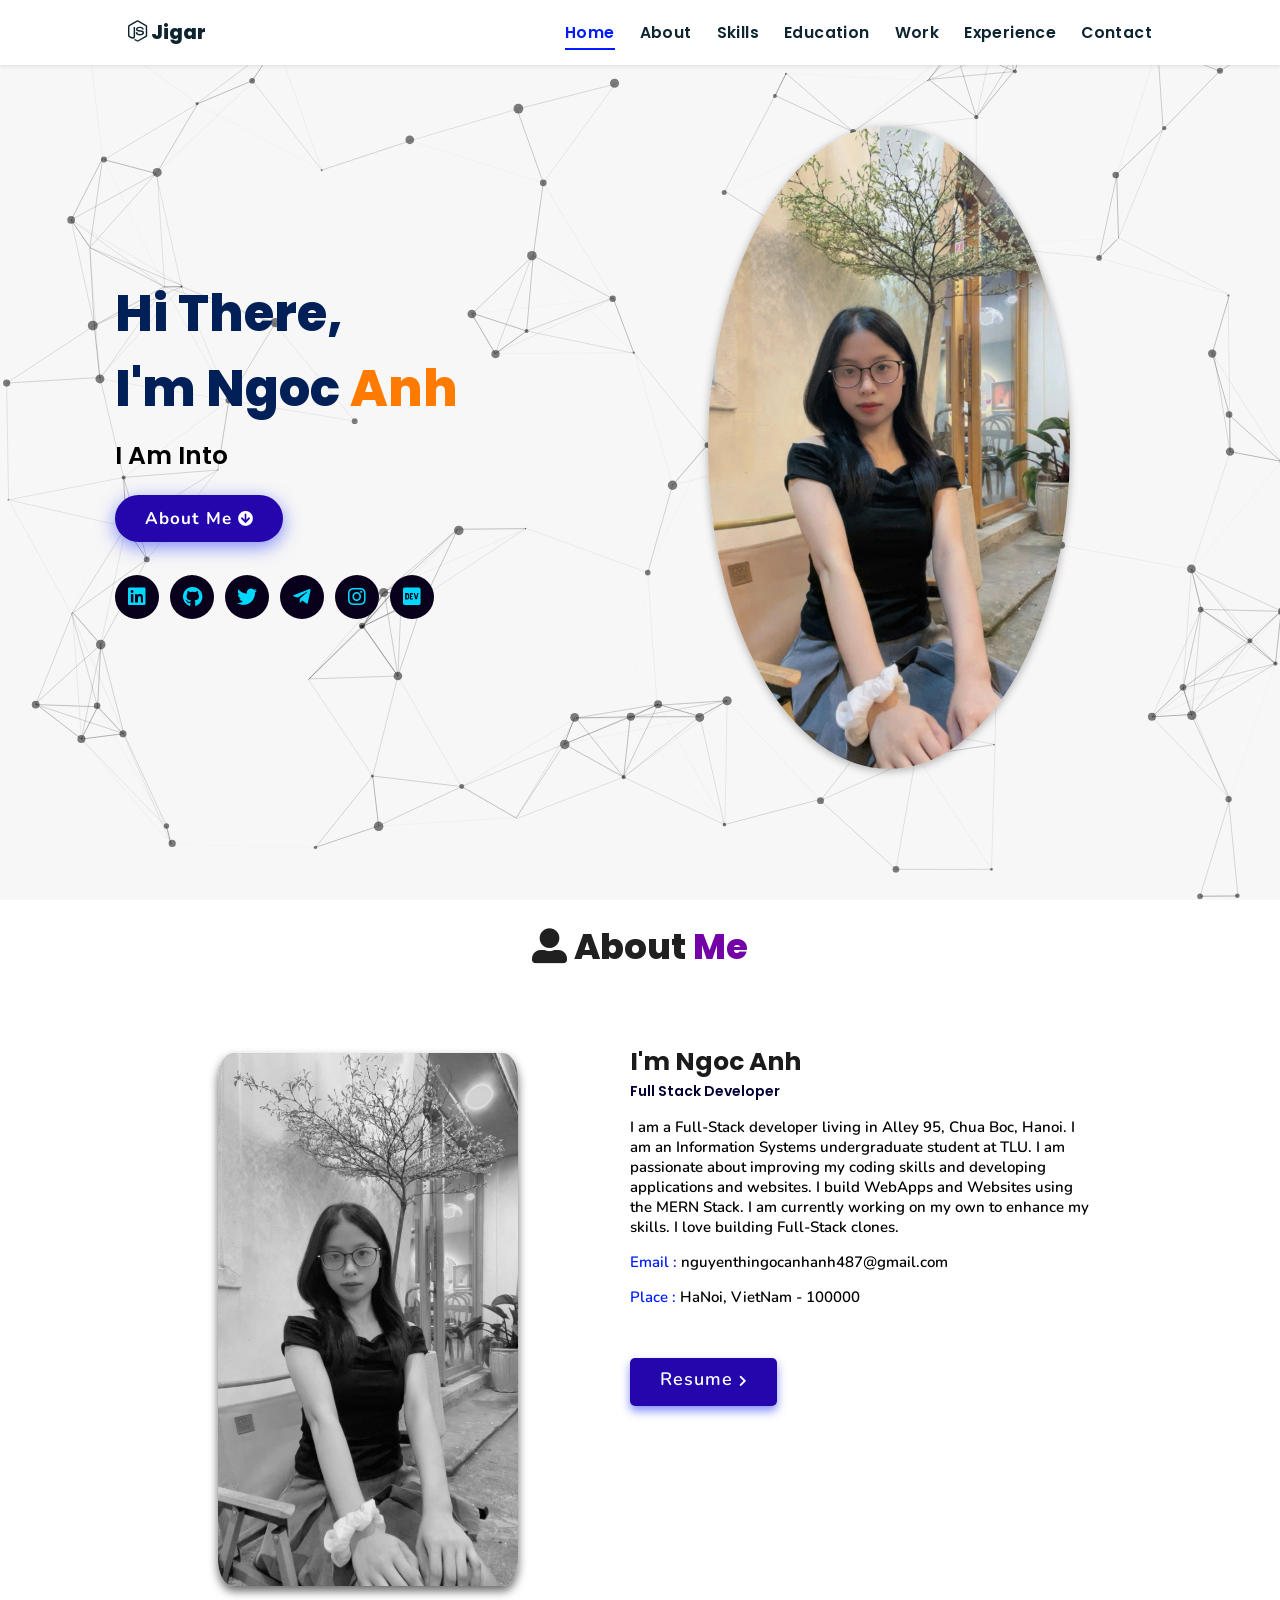
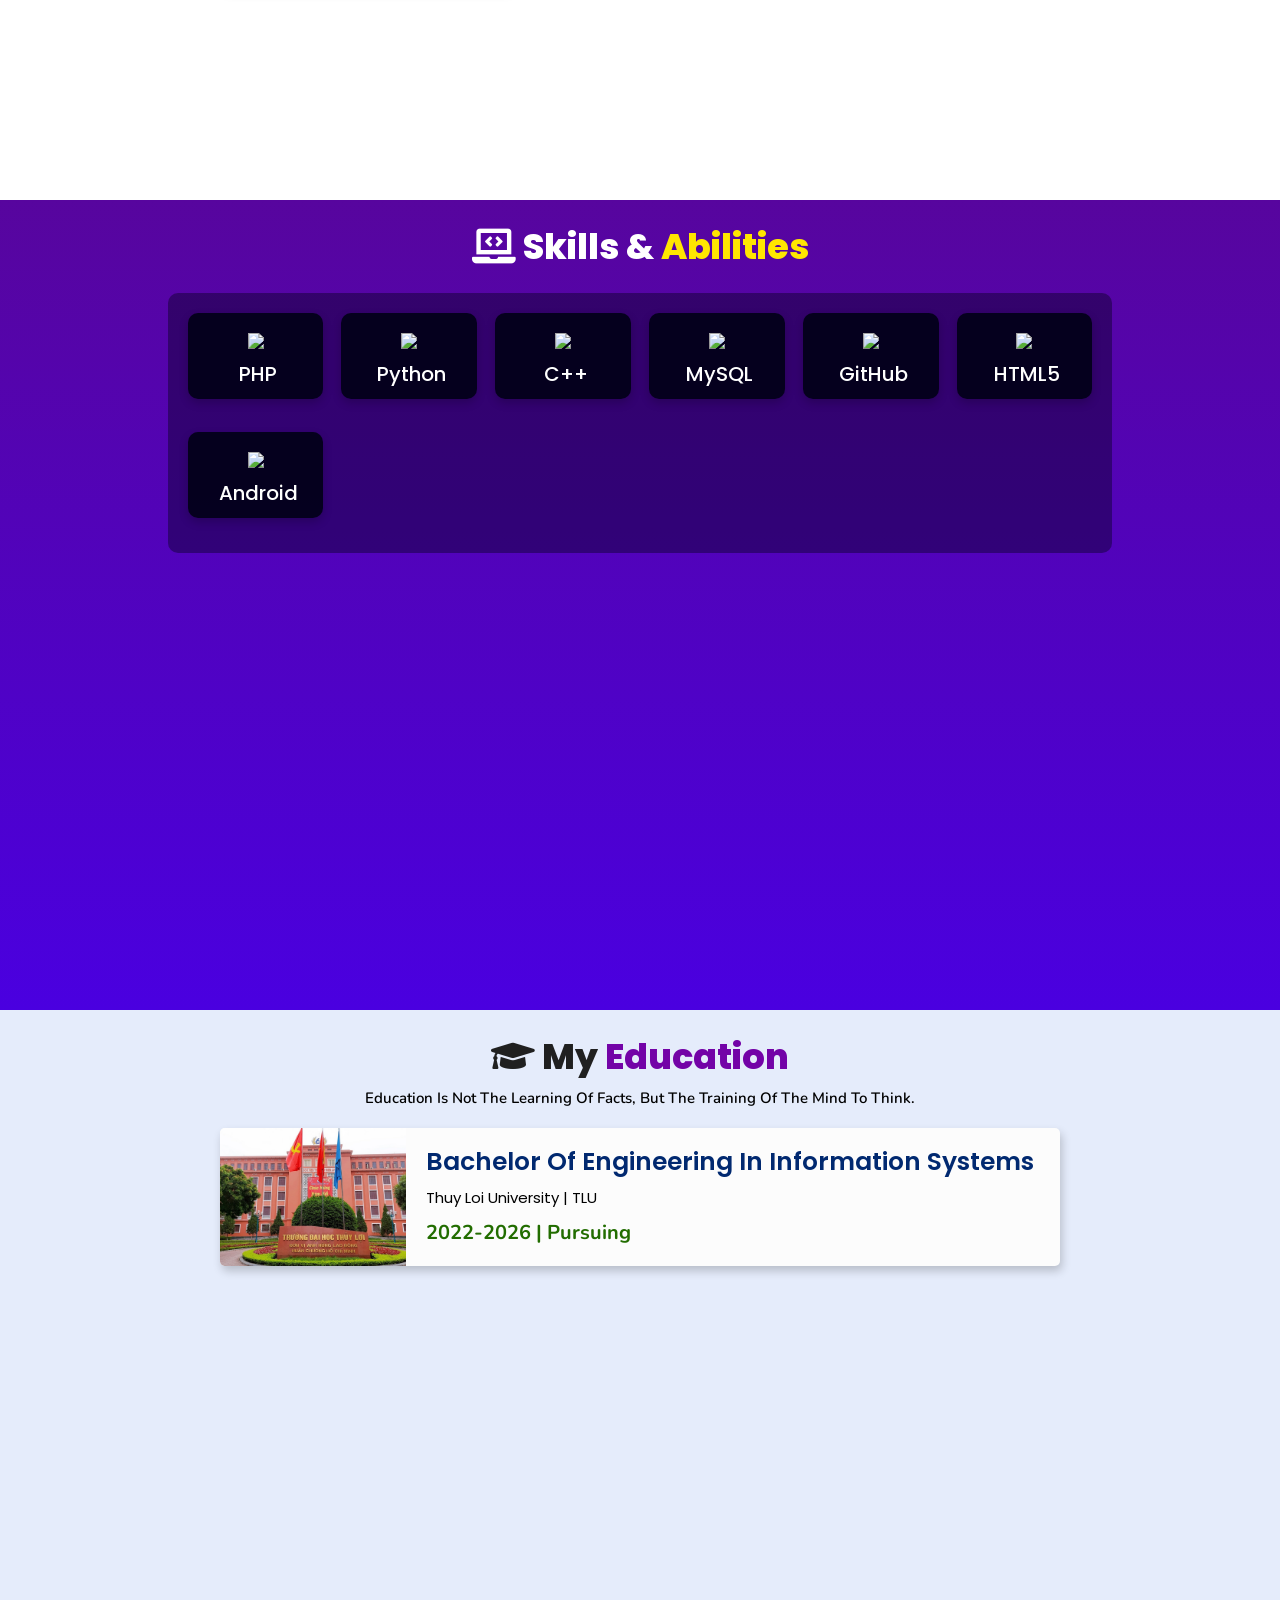
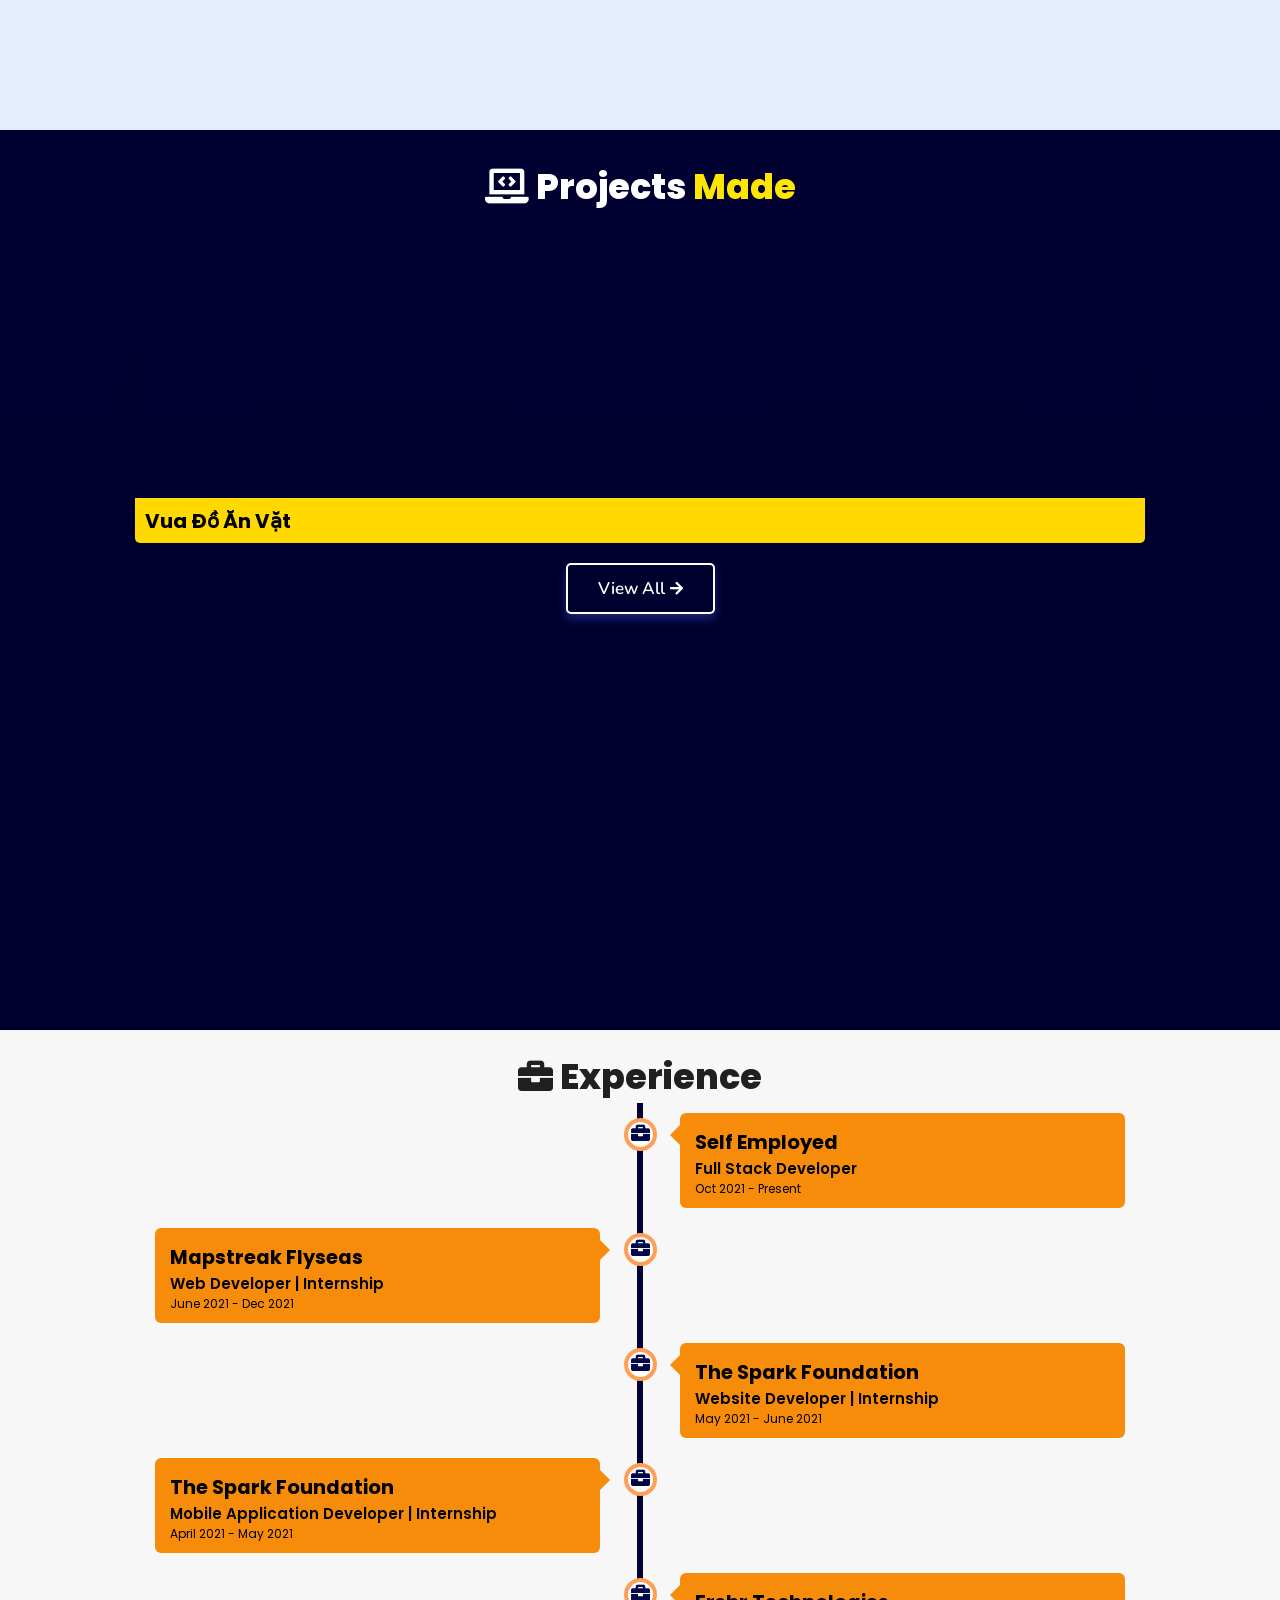
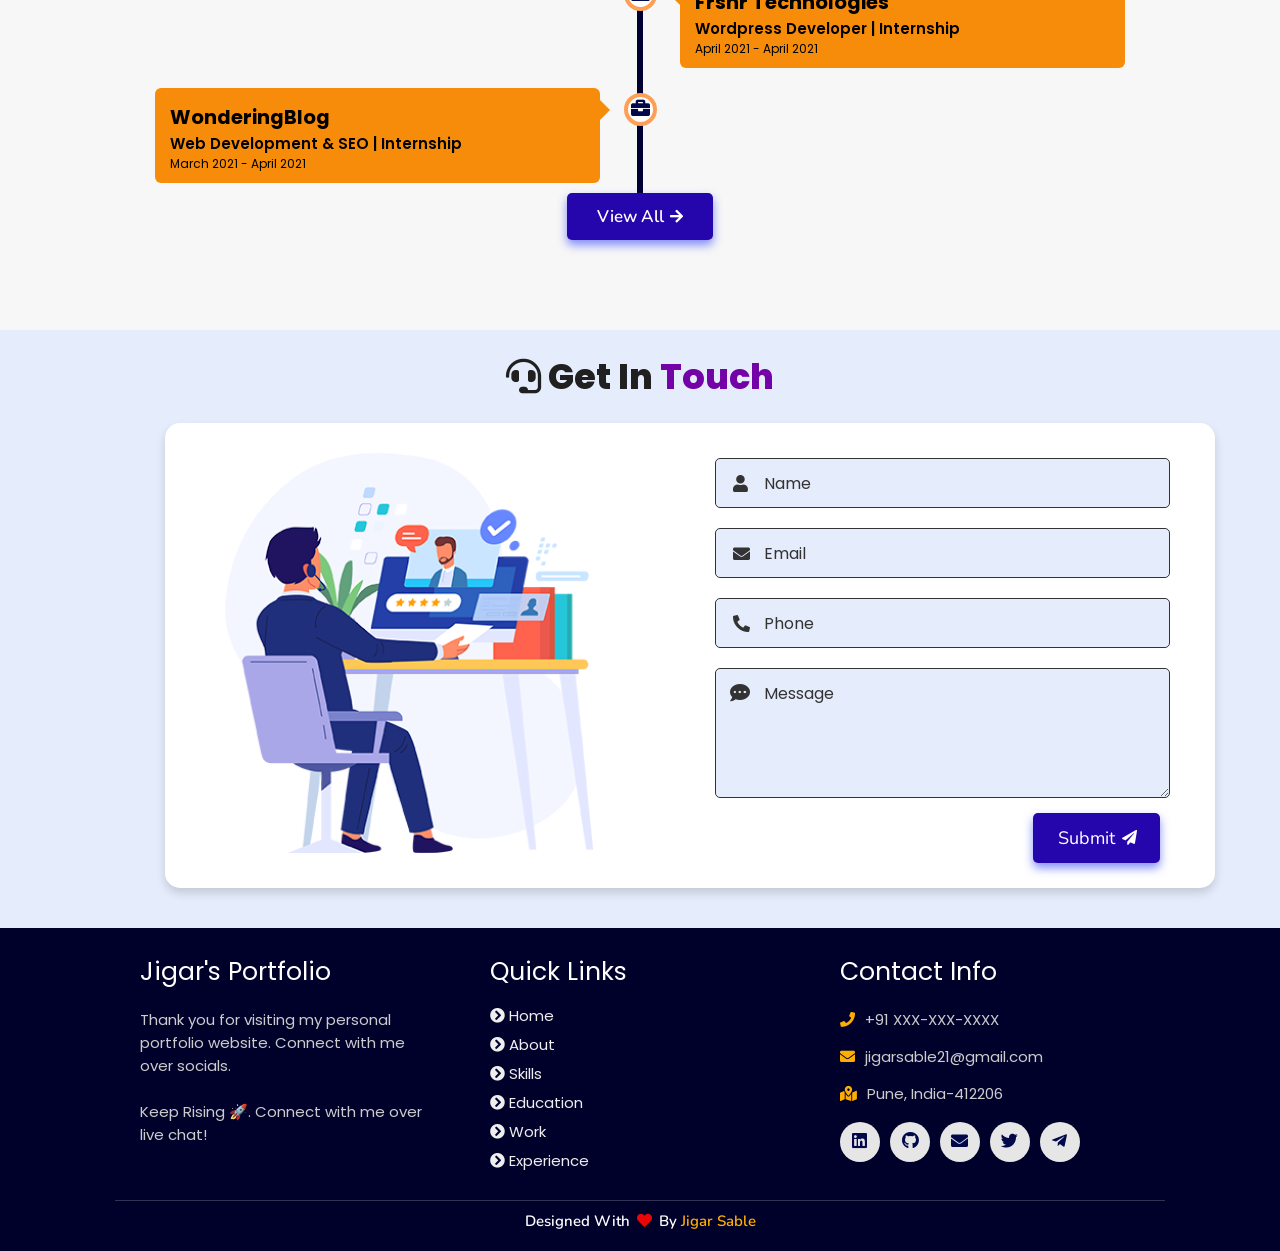
==== index.html @ df347d60 "Final Project: Personalize portfolio" ====
<!DOCTYPE html>
<html lang="en">
<head>
    <meta charset="UTF-8">
    <meta http-equiv="X-UA-Compatible" content="IE=edge">
    <meta name="viewport" content="width=device-width, initial-scale=1.0">
    <meta name="keywords" content="jigar sable, portfolio, jigar, full stack dev, personal portfolio lifecodes, portfolio design, portfolio website, personal portfolio" />
    <meta name="description" content="Welcome to Jigar's Portfolio. Full-Stack Web Developer and Android App Developer" />
    <!-- Custom CSS -->
    <link rel="stylesheet" href="./assets/css/style.css">
    <!-- Font Awesome -->
    <link rel="stylesheet" href="https://cdnjs.cloudflare.com/ajax/libs/font-awesome/5.15.3/css/all.min.css" integrity="sha512-iBBXm8fW90+nuLcSKlbmrPcLa0OT92xO1BIsZ+ywDWZCvqsWgccV3gFoRBv0z+8dLJgyAHIhR35VZc2oM/gI1w==" crossorigin="anonymous" referrerpolicy="no-referrer" />
    <!-- Favicon -->
    <link id='favicon' rel="shortcut icon" href="./assets/images/projects/cv.jpg" type="image/x-png">
    <title>Portfolio | Jigar Sable</title>
</head>
<body oncontextmenu="return false">

<!-- pre loader -->
<!-- <div class="loader-container">
  <img draggable="false" src="./assets/images/preloader.gif" alt="">
</div> -->

<!-- navbar starts -->
<header>
        <a href="/" class="logo"><i class="fab fa-node-js"></i> Jigar</a>

        <div id="menu" class="fas fa-bars"></div>
        <nav class="navbar">
            <ul>
            <li><a class="active" href="#home">Home</a></li>
            <li><a href="#about">About</a></li>
            <li><a href="#skills">Skills</a></li>
            <li><a href="#education">Education</a></li>
            <li><a href="#work">Work</a></li>
            <li><a href="#experience">Experience</a></li>
            <li><a href="#contact">Contact</a></li>
            </ul>
        </nav>
</header>
<!-- navbar ends -->


<!-- hero section starts -->
<section class="home" id="home">
    <div id="particles-js"></div>

    <div class="content">
    <h2>Hi There,<br/> I'm Ngoc  <span>Anh</span></h2>
    <p>i am into <span class="typing-text"></span></p>
    <a href="#about" class="btn"><span>About Me</span>
      <i class="fas fa-arrow-circle-down"></i>
    </a>
    <div class="socials">
        <ul class="social-icons">
          <li><a class="linkedin" aria-label="LinkedIn" href="https://www.linkedin.com/in/jigar-sable/" target="_blank"><i class="fab fa-linkedin"></i></a></li> 
          <li><a class="github" aria-label="GitHub" href="https://github.com/jigar-sable" target="_blank"><i class="fab fa-github"></i></a></li>
          <li><a class="twitter" aria-label="Twitter" href="https://twitter.com/jigar_sable" target="_blank"><i class="fab fa-twitter"></i></a></li>
          <li><a class="telegram" aria-label="Telegram" href="https://t.me/lifecode5" target="_blank"><i class="fab fa-telegram-plane"></i></a></li>
          <li><a class="instagram" aria-label="Instagram" href="https://www.instagram.com/jigarsable.dev"><i class="fab fa-instagram" target="_blank"></i></a></li>
          <li><a class="dev" aria-label="Dev" href="https://dev.to/jigarsable" target="_blank"><i class="fab fa-dev"></i></a></li>
        </ul>
      </div>
    </div>
<div class="image">
    <img draggable="false" class="tilt" src="./assets/images/projects/cv.jpg" alt="">
</div>
</section>
<!-- hero section ends -->


<!-- about section starts -->
<section class="about" id="about">
    <h2 class="heading"><i class="fas fa-user-alt"></i> About <span>Me</span></h2>
    
    <div class="row">

    <div class="image">
        <img draggable="false" class="tilt" src="./assets/images/projects/cv.jpg" alt="">
    </div>
    <div class="content">
        <h3>I'm Ngoc Anh </h3>
        <span class="tag">Full Stack Developer</span>
        
        <p>I am a Full-Stack developer living in Alley 95, Chua Boc, Hanoi.
          I am an Information Systems undergraduate student at TLU.
          I am passionate about improving my coding skills and developing applications and websites.
          I build WebApps and Websites using the MERN Stack.
          I am currently working on my own to enhance my skills.
          I love building Full-Stack clones. </p>
        
        <div class="box-container">
            <!-- <div class="box">
              <p><span> age: </span> 20</p>
              <p><span> phone : </span> +91 XXX-XXX-XXXX</p>
            </div> -->
            <div class="box">
              <p><span> email : </span> nguyenthingocanhanh487@gmail.com</p>
              <p><span> place : </span> HaNoi, VietNam - 100000</p>
            </div>
        </div>
        
        <div class="resumebtn">
            <a href="https://drive.google.com/file/d/1rZiXl562q7aVyk1kJ2nO85YBAq8ixTiw/view" target="_blank" class="btn"><span>Resume</span>
                <i class="fas fa-chevron-right"></i>
            </a>
        </div>

    </div>
    </div>
</section>
<!-- about section ends -->

<!-- skills section starts -->
<section class="skills" id="skills">

    <h2 class="heading"><i class="fas fa-laptop-code"></i> Skills & <span>Abilities</span></h2>

    <div class="container">
          <div class="row" id="skillsContainer">

             <div class="bar">
              <div class="info">
                <img src="https://img.icons8.com/offices/48/000000/php-logo.png"/>
                <span>PHP</span>
              </div>
            </div> 

            <div class="bar">
              <div class="info">
                <img src="https://img.icons8.com/color/48/000000/python--v1.png"/>
                <span>Python</span>
              </div>
              </div>

              <div class="bar">
              <div class="info">
                <img src="ttps://img.icons8.com/color/48/000000/c-plus-plus-logo.png"/>
                <span>C++</span>
              </div>
              </div>

              <div class="bar">
              <div class="info">
                <img src="https://img.icons8.com/color/48/000000/mysql-logo.png"/>
                <span>MySQL</span>
              </div>
              </div>

              <div class="bar">
              <div class="info">
                <img src="https://img.icons8.com/glyph-neue/48/ffffff/github.png"/>
                <span>GitHub</span>
              </div>
              </div>
              
              <div class="bar">
              <div class="info">
                <img src="https://img.icons8.com/color/48/000000/html-5--v1.png"/>
                <span>HTML5</span>
              </div>
              </div>

              <div class="bar">
              <div class="info">
                <img src="https://img.icons8.com/fluency/48/000000/android-os.png"/>
                <span>Android</span>
              </div>
              </div>
              

              
            </div> 

      </div>
</div>
</section>
<!-- skills section ends -->


<!-- education section starts -->
<section class="education" id="education">

  <h1 class="heading"><i class="fas fa-graduation-cap"></i> My <span>Education</span></h1>

    <p class="qoute">Education is not the learning of facts, but the training of the mind to think.</p>

    <div class="box-container">

    <div class="box">
        <div class="image">
        <img draggable="false" src="./assets/images/educat/dhtl.jpg" alt="">
        </div>
        <div class="content">
        <h3>Bachelor of Engineering in Information Systems</h3>
        <p>Thuy Loi University | TLU</p>
        <h4>2022-2026 | Pursuing</h4>
        </div>
    </div>

</div>
</section>
<!-- education section ends -->


<!-- work project section starts -->
<section class="work" id="work">

  <h2 class="heading"><i class="fas fa-laptop-code"></i> Projects <span>Made</span></h2>

  <div class="box-container">

    <div class="box tilt">
  <iframe 
    width="100%" 
    height="200" 
    src="https://www.youtube.com/embed/OhFeD8NkdO4" 
    title="Vua Đồ Ăn Vặt Demo"
    frameborder="0" 
    allow="accelerometer; autoplay; clipboard-write; encrypted-media; gyroscope; picture-in-picture" 
    allowfullscreen>
  </iframe>

  <div class="content">
    <div class="tag">
      <h3>Vua Đồ Ăn Vặt</h3>
    </div>
    <div class="desc">
      <p>Một website bán đồ ăn vặt được lưu trữ trên hệ thống đám mây. Giao diện hiện đại, cập nhật các món ăn vặt bắt trend.</p>
      <div class="btns">
        <a href="https://youtu.be/OhFeD8NkdO4" class="btn" target="_blank">
          <i class="fas fa-eye"></i> View
        </a>
        <a href="#" class="btn" target="_blank">
          Code <i class="fas fa-code"></i>
        </a>
      </div>
    </div>
  </div>
</div>


</div>

<div class="viewall">
  <a href="/projects" class="btn"><span>View All</span>
    <i class="fas fa-arrow-right"></i>
</a>
</div>

</section>
<!-- work project section ends -->

<!-- experience section starts -->
<section class="experience" id="experience">

  <h2 class="heading"><i class="fas fa-briefcase"></i> Experience </h2>

  <div class="timeline">

    <div class="container right">
      <div class="content">
        <div class="tag">
          <h2>Self Employed</h2>
        </div>
        <div class="desc">
            <h3>Full Stack Developer</h3>
            <p>Oct 2021 - present</p>
        </div>
      </div>
    </div>

    <div class="container left">
      <div class="content">
        <div class="tag">
          <h2>Mapstreak Flyseas</h2>
        </div>
        <div class="desc">
            <h3>Web Developer | Internship</h3>
            <p>June 2021 - Dec 2021</p>
        </div>
      </div>
    </div>

    <div class="container right">
      <div class="content">
        <div class="tag">
          <h2>The Spark Foundation</h2>
        </div>
        <div class="desc">
            <h3>Website Developer | Internship</h3>
            <p>May 2021 - June 2021</p>
        </div>
      </div>
    </div>

    <div class="container left">
      <div class="content">
        <div class="tag">
          <h2>The Spark Foundation</h2>
        </div>
        <div class="desc">
            <h3>Mobile Application Developer | Internship</h3>
            <p>April 2021 - May 2021</p>
        </div>
      </div>
    </div>

    <div class="container right">
      <div class="content">
        <div class="tag">
          <h2>Frshr Technologies</h2>
        </div>
        <div class="desc">
            <h3>Wordpress Developer | Internship</h3>
            <p>April 2021 - April 2021</p>
        </div>
      </div>
    </div>

    <div class="container left">
      <div class="content">
        <div class="tag">
          <h2>WonderingBlog</h2>
        </div>
        <div class="desc">
            <h3>Web Development & SEO | Internship</h3>
            <p>March 2021 - April 2021</p>
        </div>
      </div>
    </div>
  </div>

  <div class="morebtn">
    <a href="/experience" class="btn"><span>View All</span>
      <i class="fas fa-arrow-right"></i>
  </a>
  </div>

</div>

</section>
<!-- experience section ends -->

<!-- contact section starts -->
<section class="contact" id="contact">
  
  <h2 class="heading"><i class="fas fa-headset"></i> Get in <span>Touch</span></h2>

  <div class="container">
    <div class="content">
      <div class="image-box">
        <img draggable="false" src="./assets/images/contact1.png" alt="">
      </div>
    <form id="contact-form">
      
      <div class="form-group">
        <div class="field">
          <input type="text" name="name" placeholder="Name" required>
          <i class='fas fa-user'></i>
        </div>
        <div class="field">
          <input type="text" name="email" placeholder="Email" required>
          <i class='fas fa-envelope'></i>
        </div>
        <div class="field">
          <input type="text" name="phone" placeholder="Phone">
          <i class='fas fa-phone-alt'></i>
        </div>
        <div class="message">
        <textarea placeholder="Message" name="message" required></textarea>
        <i class="fas fa-comment-dots"></i>
        </div>
        </div>
      <div class="button-area">
        <button type="submit">
          Submit <i class="fa fa-paper-plane"></i></button>
      </div>
    </form>
  </div>
  </div>
</section>
<!-- contact section ends -->


<!-- footer section starts -->
<section class="footer">

  <div class="box-container">

      <div class="box">
          <h3>Jigar's Portfolio</h3>
          <p>Thank you for visiting my personal portfolio website. Connect with me over socials. <br/> <br/> Keep Rising 🚀. Connect with me over live chat!</p>
      </div>

      <div class="box">
          <h3>quick links</h3>
          <a href="#home"><i class="fas fa-chevron-circle-right"></i> home</a>
          <a href="#about"><i class="fas fa-chevron-circle-right"></i> about</a>
          <a href="#skills"><i class="fas fa-chevron-circle-right"></i> skills</a>
          <a href="#education"><i class="fas fa-chevron-circle-right"></i> education</a>
          <a href="#work"><i class="fas fa-chevron-circle-right"></i> work</a>
          <a href="#experience"><i class="fas fa-chevron-circle-right"></i> experience</a>
      </div>

      <div class="box">
          <h3>contact info</h3>
          <p> <i class="fas fa-phone"></i>+91 XXX-XXX-XXXX</p>
          <p> <i class="fas fa-envelope"></i>jigarsable21@gmail.com</p>
          <p> <i class="fas fa-map-marked-alt"></i>Pune, India-412206</p>
          <div class="share">

              <a href="https://www.linkedin.com/in/jigar-sable" class="fab fa-linkedin" aria-label="LinkedIn" target="_blank"></a>
              <a href="https://github.com/jigar-sable" class="fab fa-github" aria-label="GitHub" target="_blank"></a>
              <a href="mailto:jigarsable21@gmail.com" class="fas fa-envelope" aria-label="Mail" target="_blank"></a>
              <a href="https://twitter.com/jigar_sable" class="fab fa-twitter" aria-label="Twitter" target="_blank"></a>
              <a href="https://t.me/lifecode5" class="fab fa-telegram-plane" aria-label="Telegram" target="_blank"></a>
          </div>
      </div>
  </div>

  <h1 class="credit">Designed with <i class="fa fa-heart pulse"></i> by <a href="https://www.linkedin.com/in/jigar-sable"> jigar sable</a></h1>

</section>
<!-- footer section ends -->


<!-- scroll top btn -->
<a href="#home" aria-label="ScrollTop" class="fas fa-angle-up" id="scroll-top"></a>
<!-- scroll back to top -->


<!-- ==== ALL MAJOR JAVASCRIPT CDNS STARTS ==== -->
<!-- jquery cdn -->
<script src="https://cdnjs.cloudflare.com/ajax/libs/jquery/3.6.0/jquery.min.js" integrity="sha512-894YE6QWD5I59HgZOGReFYm4dnWc1Qt5NtvYSaNcOP+u1T9qYdvdihz0PPSiiqn/+/3e7Jo4EaG7TubfWGUrMQ==" crossorigin="anonymous" referrerpolicy="no-referrer"></script>

<!-- typed.js cdn -->
<script src="https://cdnjs.cloudflare.com/ajax/libs/typed.js/2.0.5/typed.min.js" integrity="sha512-1KbKusm/hAtkX5FScVR5G36wodIMnVd/aP04af06iyQTkD17szAMGNmxfNH+tEuFp3Og/P5G32L1qEC47CZbUQ==" crossorigin="anonymous" referrerpolicy="no-referrer"></script>

<!-- particle.js links -->
<script src="./assets/js/particles.min.js"></script>
<script src="./assets/js/app.js"></script>

<!-- vanilla tilt.js links -->
<script src="https://cdnjs.cloudflare.com/ajax/libs/vanilla-tilt/1.7.0/vanilla-tilt.min.js" integrity="sha512-SttpKhJqONuBVxbRcuH0wezjuX+BoFoli0yPsnrAADcHsQMW8rkR84ItFHGIkPvhnlRnE2FaifDOUw+EltbuHg==" crossorigin="anonymous" referrerpolicy="no-referrer"></script>

<!-- scroll reveal anim -->
<script src="https://unpkg.com/scrollreveal"></script>

<script
      type="text/javascript"
      src="https://cdn.jsdelivr.net/npm/emailjs-com@3/dist/email.min.js"
    ></script>

<!-- ==== ALL MAJOR JAVASCRIPT CDNS ENDS ==== -->

<script src="./assets/js/script.js"></script>

</body>
</html>
---- assets/css/style.css ----
@import url("https://fonts.googleapis.com/css2?family=Poppins:wght@400;600;700&display=swap");
@import url("https://fonts.googleapis.com/css2?family=Nunito:ital,wght@0,300;0,400;0,600;0,700;1,300;1,400&display=swap");

* {
  margin: 0;
  padding: 0;
  box-sizing: border-box;
  text-decoration: none;
  outline: none;
  border: none;
  text-transform: capitalize;
  transition: all 0.2s linear;
}
html {
  font-size: 62.5%;
  overflow-x: hidden;
  scroll-behavior: smooth;
}
body {
  background: #f7f7f7;
  font-family: "Poppins", sans-serif;
}

*::selection {
  background: #2b3dda;
  color: #fff;
}

html {
  font-size: 62.5%;
  overflow-x: hidden;
}
html::-webkit-scrollbar {
  width: 0.8rem;
}
html::-webkit-scrollbar-track {
  background: rgb(235, 202, 245);
}
html::-webkit-scrollbar-thumb {
  background: #420177;
}

/* pre loader start */
.loader-container {
  position: fixed;
  top: 0;
  left: 0;
  z-index: 10000;
  background: #e6eff1;
  display: flex;
  align-items: center;
  justify-content: center;
  height: 100%;
  width: 100%;
}
.loader-container.fade-out {
  top: -120%;
}
/* pre loader end */

/* navbar starts */
header {
  position: fixed;
  top: 0;
  left: 0;
  right: 0;
  z-index: 1000;
  display: flex;
  align-items: center;
  justify-content: space-between;
  padding: 1.7rem 10%;
  height: 6.5rem;
  background-color: #fff;
  box-shadow: 0 1px 4px rgba(146, 161, 176, 0.3);
}
section {
  min-height: 100vh;
  padding: 2rem 9%;
}
.heading {
  font-size: 3.5rem;
  color: rgb(32, 32, 32);
  font-weight: 800;
  text-align: center;
}
.heading span {
  color: rgb(115, 3, 167);
}
header .logo {
  font-size: 1.9rem;
  font-weight: 800;
  text-decoration: none;
  color: #0e2431;
}
header .logo i {
  font-size: 2.2rem;
}
header .logo:hover {
  color: #fc8c05;
}
header .navbar ul {
  list-style: none;
  display: flex;
  justify-content: center;
  align-items: center;
}
header .navbar li {
  margin-left: 2.5rem;
}
header .navbar ul li a {
  font-size: 1.57rem;
  color: #0e2431;
  font-weight: 600;
  text-decoration: none;
  letter-spacing: 0.04rem;
  transition: 0.2s;
}
header .navbar ul li a.active,
header .navbar ul li a:hover {
  color: #011aff;
  border-bottom: 0.2rem solid #011aff;
  padding: 0.5rem 0;
}
/* navbar ends */

/* hamburger icon starts*/
#menu {
  font-size: 3rem;
  cursor: pointer;
  color: rgb(24, 2, 63);
  display: none;
}
@media (max-width: 768px) {
  #menu {
    display: block;
  }
  header .navbar {
    position: fixed;
    top: 6.5rem;
    right: -120%;
    width: 75%;
    height: 100%;
    text-align: left;
    align-items: flex-start;
    background-color: #0e0f31;
  }
  header .navbar ul {
    flex-flow: column;
    padding: 1rem;
  }
  header .navbar ul li {
    text-align: center;
    width: 100%;
    margin: 1rem 0;
    border-radius: 0.5rem;
    width: 26rem;
  }
  header .navbar ul li a {
    display: block;
    padding: 1rem;
    text-align: left;
    color: #fff;
    font-size: 2rem;
  }
  header .navbar ul li a.active,
  header .navbar ul li a:hover {
    padding: 1rem;
    color: #fff;
    border-radius: 0.5rem;
    border-bottom: 0.5rem solid #011aff;
  }
  .fa-times {
    transform: rotate(180deg);
  }
  header .navbar.nav-toggle {
    right: 0;
  }
}
/* hamburger icon ends */

/* hero section starts*/
.home {
  position: relative;
  display: flex;
  flex-wrap: wrap;
  gap: 1.5rem;
  min-height: 100vh;
  align-items: center;
}
.home #particles-js {
  position: absolute;
  top: 0;
  left: 0;
  height: 100%;
  width: 100%;
}
.home::before {
  content: "";
  position: absolute;
  top: 0;
  left: 0;
  height: 100%;
  width: 100%;
}
.home .content {
  flex: 1 1 40rem;
  padding-top: 1rem;
  z-index: 1;
}
.home .image {
  flex: 1 1 40rem;
  z-index: 1;
}
.home .image img {
  width: 70%;
  margin-left: 6rem;
  border-radius: 50%;
  box-shadow: 0 2px 8px rgba(0, 0, 0, 0.3);
  cursor: pointer;
}
.home .image img:hover {
  box-shadow: 0 5px 15px rgba(0, 0, 0, 0.5);
}
.home .content h2 {
  font-size: 5rem;
  font-weight: 800;
  color: #002057;
}
.home .content h2 span {
  font-size: 5rem;
  font-weight: 800;
  color: #ff7b00;
}
.home .content p {
  font-size: 2.5rem;
  color: #000;
  font-weight: 600;
  padding: 1rem 0;
}
.home .content p span {
  font-size: 2.5rem;
  color: rgb(148, 8, 8);
  font-weight: 600;
  padding: 1rem 0;
}
.home .btn {
  margin-top: 1rem;
  position: absolute;
  line-height: 0;
  padding: 1.6rem 3rem;
  border-radius: 4em;
  transition: 0.5s;
  color: #fff;
  background: #2506ad;
  box-shadow: 0px 5px 18px rgba(48, 68, 247, 0.6);
  font-family: "Nunito", sans-serif;
}
.home .btn span {
  font-weight: 700;
  font-size: 1.7rem;
  letter-spacing: 0.1rem;
}
.home .btn i {
  margin-left: 0.3rem;
  font-size: 1.5rem;
  transition: 0.3s;
}
.home .btn:hover {
  background: #1a047e;
}
.home .btn:hover i {
  transform: translateX(5px);
}
/* social icons start */
.socials {
  position: relative;
  margin-top: 9rem;
}
.socials .social-icons {
  padding-left: 0;
  margin-bottom: 0;
  list-style: none;
}
.socials .social-icons li {
  display: inline-block;
  margin-bottom: 14px;
}
.social-icons a {
  font-size: 2rem;
  display: inline-block;
  line-height: 44px;
  color: #00d9ff;
  background-color: #09011b;
  width: 44px;
  height: 44px;
  text-align: center;
  margin-right: 8px;
  border-radius: 100%;
  -webkit-transition: all 0.2s linear;
  -o-transition: all 0.2s linear;
  transition: all 0.2s linear;
}
.social-icons a:active,
.social-icons a:focus,
.social-icons a:hover {
  color: #fff;
  background-color: #0685da;
}
.social-icons a.github:hover {
  background-color: #0e0e0e;
}
.social-icons a.twitter:hover {
  background-color: #00aced;
}
.social-icons a.linkedin:hover {
  background-color: #007bb6;
}
.social-icons a.dev:hover {
  background-color: #070707;
}
.social-icons a.instagram:hover {
  background-color: #ee00da;
}
/* social icons end */

/* hero media queries starts*/
@media (max-width: 450px) {
  .home .btn {
    margin: 4rem 0;
  }
  .socials {
    margin-top: 12rem;
  }
  .home .image img {
    margin-top: -12rem;
  }
  .home .content p {
    font-size: 2.2rem;
  }
  .home .content p span {
    font-size: 2.2rem;
  }
}
/* hero media queries ends*/
/* hero section end */

/* about section starts */
.about {
  background: rgb(255, 255, 255);
}
.about .row {
  display: flex;
  flex-direction: row;
  gap: 2rem;
  flex-wrap: wrap;
  padding: 4rem;
}
.about .row .image {
  text-align: center;
  flex: 1 1 35rem;
}
.about .row .image img {
  margin: 4rem;
  width: 30rem;
  height: auto;
  border-radius: 5%;
  box-shadow: 0 5px 10px rgba(0, 0, 0, 0.6);
  mix-blend-mode: luminosity;
  transition: 0.3s;
  cursor: pointer;
}
.about .row .image img:hover {
  mix-blend-mode: normal;
}
.about .row .content {
  flex: 1 1 45rem;
  padding: 3rem;
}
.about .row .content h3 {
  color: rgb(27, 27, 27);
  font-size: 2.5rem;
}
.about .row .content .tag {
  font-size: 1.4rem;
  color: #020133;
  font-weight: 600;
  margin-top: 1rem;
}
.about .row .content p {
  font-size: 1.5rem;
  margin-top: 1.5rem;
  font-family: "Nunito";
  font-weight: 600;
  text-transform: none;
}
.about .row .content .box-container {
  display: flex;
  flex-wrap: wrap;
  gap: 1.5rem;
  font-family: "Nunito";
  font-weight: 600;
}
.about .row .content .box-container .box p {
  text-transform: none;
}
.about .row .content .box-container .box p span {
  color: #011aff;
}
.resumebtn {
  margin-top: 6rem;
}
.resumebtn .btn {
  padding: 1.7rem 3rem;
  border-radius: 0.5em;
  transition: 0.3s;
  color: #fff;
  background: #2506ad;
  box-shadow: 0px 5px 10px rgba(48, 68, 247, 0.6);
  font-family: "Nunito", sans-serif;
}
.resumebtn .btn span {
  font-weight: 600;
  font-size: 1.8rem;
  letter-spacing: 0.1rem;
}
.resumebtn .btn i {
  margin-left: 0.3rem;
  font-size: 1.2rem;
  transition: 0.3s;
}
.resumebtn .btn:hover {
  background: #1a047e;
}
.resumebtn .btn:hover i {
  transform: translateX(5px);
}
/* about media queries starts*/
@media screen and (max-width: 600px) {
  .about .row .image {
    margin-top: 2rem;
  }
  .about .row .image img {
    margin: 0 auto;
    width: 80%;
    mix-blend-mode: normal;
  }
  .about .row {
    padding: 0.5rem;
    margin-bottom: 7rem;
  }
  .about .row .content {
    padding: 1rem;
  }
  .about .row .content .box-container {
    gap: 0;
  }
}
/* about media queries ends*/
/* about section ends */

/* skills section starts */
.skills {
  min-height: 90vh;
  background: linear-gradient(to bottom, #57059e, #4a00e0);
}
.skills h2 {
  color: #fff;
}
.skills .heading span {
  color: rgb(255, 230, 0);
}
.skills .container {
  background: rgba(0, 0, 22, 0.4);
  color: #fff;
  border-radius: 1rem;
  padding: 2rem;
  width: 90%;
  margin: auto;
  margin-top: 2rem;
}
.skills .container .row {
  display: grid;
  grid-template-columns: repeat(6, 1fr);
  flex-wrap: wrap;
  gap: 1.8rem;
}
.skills .container .bar {
  margin-bottom: 15px;
  padding: 10px;
  border-radius: 1rem;
  box-shadow: 0 4px 10px rgba(0, 0, 0, 0.2);
  background: rgba(0, 0, 22, 0.9);
  transition: 0.2s;
}
.skills .container .bar:hover {
  box-shadow: 0 8px 10px rgba(0, 2, 68, 0.8) !important;
  background-color: rgba(0, 0, 0, 0.9) !important;
}
.skills .container .bar .info {
  display: flex;
  flex-direction: column;
  align-items: center;
  gap: 1rem;
  margin-top: 1rem;
}
.skills .container .bar .info i {
  font-size: 4rem;
}
.skills .container .bar .info span {
  font-size: 2rem;
  font-weight: 500;
  font-family: "Poppins";
  margin-left: 0.5rem;
}
/* skills media queries starts*/
@media screen and (max-width: 600px) {
  .skills .container {
    padding: 0;
    margin: 0;
  }
  .skills .container .row {
    grid-template-columns: repeat(2, 1fr);
    margin: 1rem;
    padding: 2rem 0.2rem 2rem 0.2rem;
    gap: 1rem;
  }
  .skills .container {
    margin-top: 5px;
    width: 100%;
  }
}
/* skills media queries ends*/
/* skills section ends */

/* education section starts */
.education {
  background: #e5ecfb;
  min-height: 80vh;
}
.education .qoute {
  font-size: 1.5rem;
  text-align: center;
  font-family: "Nunito", sans-serif;
  font-weight: 600;
  margin-top: 0.5rem;
}
.education .box-container {
  display: flex;
  flex-wrap: wrap;
  justify-content: center;
  align-items: center;
  flex-direction: column;
}
.education .box-container .box {
  display: flex;
  flex-direction: row;
  width: 80%;
  border-radius: 0.5rem;
  box-shadow: 0.2rem 0.5rem 1rem rgba(0, 0, 0, 0.2);
  text-align: center;
  position: relative;
  margin-top: 2rem;
  overflow: hidden;
  transition: 0.3s;
  background: rgb(252, 252, 252);
}
.education .box-container .box:hover {
  transform: scale(1.03);
  box-shadow: 1rem 0.5rem 1.2rem rgba(0, 0, 0, 0.3);
}
.education .box-container .box .image {
  flex: 1 1 20rem;
  width: 100%;
}
.education .box-container .box img {
  object-fit: cover;
  position: relative;
  width: 100%;
  height: 100%;
}
.education .box-container .box .content {
  position: relative;
  display: flex;
  flex-direction: column;
  padding: 1rem;
  flex-wrap: wrap;
  flex: 1 1 70rem;
}
.education .box-container .box .content h3 {
  font-size: 2.5rem;
  color: #012970;
  padding: 0.5rem 0;
  font-weight: 600;
  text-align: left;
  margin-left: 1rem;
}
.education .box-container .box .content p {
  font-size: 1.5rem;
  margin-left: 1rem;
  text-align: left;
}
.education h4 {
  font-size: 2rem;
  color: rgb(34, 109, 0);
  text-align: left;
  margin: 1rem;
  font-family: "Nunito", sans-serif;
  font-weight: 700;
}

/* education media queries starts*/
@media screen and (max-width: 600px) {
  .education .box-container .box {
    flex-direction: column;
    width: 100%;
  }
  .education .box-container .box .image {
    width: 100%;
    height: 25rem;
  }
  .education .box-container .box img {
    width: 100%;
  }
  .education .box-container .box .content {
    position: relative;
    display: flex;
    flex-direction: column;
    padding: 1rem;
    flex-wrap: wrap;
    flex: 0;
  }
  .education .btns {
    margin-top: 2rem;
    margin-left: 1rem;
    margin-right: 1rem;
    flex-wrap: wrap;
  }
}
/* education media queries ends*/
/* education section ends */

/* work section starts */
.work {
  /* background: #010124; */
  background: linear-gradient(to bottom, #000031, #00002c);
}
.work h2 {
  color: #fff;
  padding: 1rem;
}
.work .heading span {
  color: rgb(255, 230, 0);
}
.work .box-container {
  display: flex;
  flex-wrap: wrap;
  gap: 1.5rem;
  margin: 2rem;
}
.work .box-container .box {
  flex: 1 1 30rem;
  border-radius: 0.5rem;
  box-shadow: 0 0.5rem 1rem rgba(0, 0, 0, 0.1);
  position: relative;
  overflow: hidden;
  height: 30rem;
}
.work .box-container .box img {
  height: 100%;
  width: 100%;
  object-fit: cover;
}
.work .box-container .box .content {
  height: 100%;
  width: 100%;
  position: absolute;
  top: 85%;
  left: 0;
  background: rgba(255, 255, 255, 0.9);
  display: flex;
  flex-direction: column;
}
.work .box-container .box .content .tag {
  display: flex;
  flex-direction: row;
  justify-content: space-between;
  align-items: center;
  height: 4.5rem;
  width: 100%;
  padding-left: 1rem;
  background: #ffd900;
}
.work .box-container .box .content .tag h3 {
  font-size: 2rem;
}
.work .box-container .box:hover .content {
  top: 25%;
}
.work .desc {
  margin: 2rem;
  display: flex;
  flex-direction: column;
  justify-content: center;
}
.work .desc p {
  font-size: 1.5rem;
}
.work .desc .btns {
  display: flex;
  justify-content: space-between;
  width: 100%;
  margin-top: 2rem;
}
.work .desc .btns .btn {
  line-height: 0;
  display: inline;
  padding: 1.5rem 2.5rem;
  border-radius: 0.5rem;
  font-size: 1.5rem;
  color: #fff;
  background: rgb(12, 12, 12);
  margin-right: 2rem;
}
.work .desc .btns .btn:hover {
  background: #310ae0f5;
}
.work .viewall {
  display: flex;
  justify-content: center;
}
.work .viewall .btn {
  position: relative;
  line-height: 0;
  padding: 1.6rem 3rem;
  border-radius: 0.5em;
  transition: 0.5s;
  color: rgb(255, 255, 255);
  font-weight: 700;
  border: 2px solid #fff;
  box-shadow: 0px 5px 10px rgba(65, 84, 241, 0.4);
  text-align: center;
}
.work .viewall .btn span {
  font-weight: 600;
  font-size: 1.7rem;
  font-family: "Nunito", sans-serif;
}
.work .viewall .btn i {
  margin-left: 0.3rem;
  font-size: 1.5rem;
  transition: 0.3s;
}
.work .viewall .btn:hover {
  background: #fff;
  color: #000;
}
.work .viewall .btn:hover i {
  transform: translateX(5px);
}
/* work section ends */

/* experience section starts */
.experience .timeline {
  position: relative;
  max-width: 1200px;
  margin: 0 auto;
}
.experience .timeline::after {
  content: "";
  position: absolute;
  width: 6px;
  background: #020133;
  top: 0;
  bottom: 0;
  left: 50%;
  margin-left: -3px;
  z-index: -2;
}
.experience .container {
  padding: 10px 40px;
  position: relative;
  background-color: inherit;
  width: 50%;
}
/*circles on timeline*/
.experience .container::after {
  content: "\f0b1";
  position: absolute;
  width: 25px;
  height: 25px;
  right: -17px;
  background-color: rgb(255, 255, 255);
  border: 4px solid #ff9f55;
  top: 15px;
  border-radius: 50%;
  z-index: 100;
  font-size: 1.89rem;
  text-align: center;
  font-weight: 600;
  color: #02094b;
  font-family: "Font Awesome\ 5 Free";
}
.experience .left {
  left: 0;
}
.experience .right {
  left: 50%;
}
/* arrows pointing right */
.experience .left::before {
  content: " ";
  height: 0;
  position: absolute;
  top: 22px;
  width: 0;
  z-index: 1;
  right: 30px;
  border: medium solid #f68c09;
  border-width: 10px 0 10px 10px;
  border-color: transparent transparent transparent #f68c09;
}
/* arrows pointing left  */
.experience .right::before {
  content: " ";
  height: 0;
  position: absolute;
  top: 22px;
  width: 0;
  z-index: 1;
  left: 30px;
  border: medium solid #f68c09;
  border-width: 10px 10px 10px 0;
  border-color: transparent #f68c09 transparent transparent;
}
.experience .right::after {
  left: -16px;
}
.experience .content {
  background-color: #f68c09;
  position: relative;
  border-radius: 6px;
}
.experience .content .tag {
  font-size: 1.3rem;
  padding-top: 1.5rem;
  padding-left: 1.5rem;
}
.experience .content .desc {
  margin-left: 1.5rem;
  padding-bottom: 1rem;
}
.experience .content .desc h3 {
  font-size: 1.5rem;
  font-weight: 600;
}
.experience .content .desc p {
  font-size: 1.2rem;
}
/* view all button */
.morebtn {
  display: flex;
  justify-content: center;
}
.morebtn .btn {
  position: relative;
  line-height: 0;
  padding: 1.6rem 3rem;
  border-radius: 0.5em;
  transition: 0.5s;
  color: #fff;
  background: #2506ad;
  box-shadow: 0px 5px 10px rgba(48, 68, 247, 0.6);
  text-align: center;
}
.morebtn .btn span {
  font-weight: 600;
  font-size: 1.7rem;
  font-family: "Nunito", sans-serif;
}
.morebtn .btn i {
  margin-left: 0.3rem;
  font-size: 1.5rem;
  transition: 0.3s;
}
.morebtn .btn:hover {
  background: #1a047e;
}
.morebtn .btn:hover i {
  transform: translateX(5px);
}

/* Media queries - Responsive timeline on screens less than 600px wide */
@media screen and (max-width: 600px) {
  .experience {
    min-height: 80vh;
  }
  .experience .timeline {
    margin-top: 2rem;
  }
  .experience .timeline::after {
    left: 31px;
  }
  .experience .container {
    width: 100%;
    padding-left: 8rem;
    padding-right: 2rem;
  }
  .experience .container::after {
    font-size: 2.2rem;
  }
  .experience .container::before {
    left: 61px;
    border: medium solid #f68c09;
    border-width: 10px 10px 10px 0;
    border-color: transparent #f68c09 transparent transparent;
  }
  .experience .left::after {
    left: 15px;
  }
  .experience .right::after {
    left: 15px;
  }
  .experience .right {
    left: 0%;
  }
  .morebtn {
    margin-top: 3rem;
  }
}
/* experience media queries ends */
/* experience section ends */

/* contact section starts */
.contact {
  background: #e5ecfb;
  min-height: 60vh;
}
.contact .container {
  max-width: 1050px;
  width: 100%;
  background: #fff;
  border-radius: 1.5rem;
  margin: 2rem 5rem;
  box-shadow: 0 5px 10px rgba(0, 0, 0, 0.15);
}
.contact .container .content {
  display: flex;
  align-items: center;
  justify-content: space-between;
  padding: 2.5rem 2rem;
}
.contact .content .image-box {
  max-width: 60%;
  margin-left: 4rem;
}
.contact .content .image-box img {
  width: 100%;
  height: 40rem;
  position: relative;
}
.contact .content form {
  width: 45%;
  margin-right: 3.5rem;
}
form .form-group {
  display: flex;
  flex-direction: column;
  justify-content: center;
}
.form-group .field {
  height: 50px;
  display: flex;
  position: relative;
  margin: 1rem;
  width: 100%;
}
form i {
  position: absolute;
  top: 50%;
  left: 18px;
  color: rgb(51, 51, 51);
  font-size: 17px;
  pointer-events: none;
  transform: translateY(-50%);
}
form .field input,
form .message textarea {
  width: 100%;
  height: 100%;
  outline: none;
  padding: 0 16px 0 48px;
  font-size: 16px;
  font-family: "Poppins", sans-serif;
  border-radius: 5px;
  border: 1px solid rgb(51, 51, 51);
  background: #e5ecfb;
}
.field input::placeholder,
.message textarea::placeholder {
  color: rgb(51, 51, 51);
}
.field input:focus,
.message textarea:focus {
  padding-left: 47px;
  border: 2px solid rgb(115, 3, 167);
}
.field input:focus ~ i,
.message textarea:focus ~ i {
  color: rgb(115, 3, 167);
}
form .message {
  position: relative;
  margin: 1rem;
  width: 100%;
}
form .message i {
  top: 25px;
  font-size: 20px;
  left: 15px;
}
form .message textarea {
  min-height: 130px;
  max-height: 230px;
  max-width: 100%;
  min-width: 100%;
  padding: 12px 20px 0 48px;
}
form .message textarea::-webkit-scrollbar {
  width: 0px;
}
form .button-area {
  display: flex;
  float: right;
  flex-direction: row-reverse;
}
.button-area button {
  color: #fff;
  border: none;
  outline: none;
  font-size: 1.8rem;
  cursor: pointer;
  border-radius: 5px;
  padding: 13px 25px;
  background: #2506ad;
  box-shadow: 0px 5px 10px rgba(48, 68, 247, 0.6);
  transition: 0.3s ease;
  font-family: "Nunito", sans-serif;
}
.button-area button:hover {
  background: #421cecf5;
}
.button-area span {
  font-size: 17px;
  padding: 1rem;
  display: none;
}
.button-area button i {
  position: relative;
  top: 6px;
  left: 2px;
  font-size: 1.5rem;
  transition: 0.3s;
  color: #fff;
}
.button-area button:hover i {
  left: 8px;
}
/* contact section media queries starts */
@media (max-width: 900px) {
  .contact {
    min-height: 70vh;
  }
  .contact .container {
    margin: 3rem 0 2rem 0;
  }
  .contact .container .content {
    padding: 18px 12px;
  }
  .contact .content .image-box {
    display: none;
  }
  .contact .content form {
    width: 100%;
    margin-right: 2rem;
  }
}
/* contact section media queries ends */
/* contact section ends */

/* footer section starts */
.footer {
  min-height: auto;
  padding-top: 0;
  background: rgb(0, 1, 43);
}
.footer .box-container {
  display: flex;
  justify-content: center;
  flex-wrap: wrap;
}
.footer .box-container .box {
  flex: 1 1 25rem;
  margin: 2.5rem;
}
.footer .box-container .box h3 {
  font-size: 2.5rem;
  color: #fff;
  padding-bottom: 1rem;
  font-weight: normal;
}
.footer .box-container .box p {
  font-size: 1.5rem;
  color: #ccc;
  padding: 0.7rem 0;
  text-transform: none;
}
.footer .box-container .box p i {
  padding-right: 1rem;
  color: #ffae00;
}
.footer .box-container .box a {
  font-size: 1.5rem;
  color: rgb(238, 238, 238);
  padding: 0.3rem 0;
  display: block;
}
.footer .box-container .box a:hover {
  color: #ffae00;
}
.footer .box-container .box .share {
  display: flex;
  flex-wrap: wrap;
  padding: 1rem 0;
}
.footer .box-container .box .share a {
  height: 4rem;
  width: 4rem;
  padding: 1rem;
  text-align: center;
  border-radius: 5rem;
  font-size: 1.7rem;
  margin-right: 1rem;
  transition: 0.2s;
  background: rgb(230, 230, 230);
  color: #02094b;
  border: none;
}
.footer .box-container .box .share a:hover {
  background: transparent;
  transform: scale(0.98);
  border: 0.1rem solid rgb(180, 178, 178);
  color: #ffae00;
}
.footer .credit {
  padding: 1rem 0 0 0;
  text-align: center;
  font-size: 1.5rem;
  font-family: "Nunito", sans-serif;
  font-weight: 600;
  color: #fff;
  border-top: 0.1rem solid #fff3;
}
.footer .credit a {
  color: #ffae00;
}
.footer .fa {
  color: #e90606;
  margin: 0 0.3rem;
  font-size: 1.5rem;
  animation: pound 0.35s infinite alternate;
}
@-webkit-keyframes pound {
  to {
    transform: scale(1.1);
  }
}
@keyframes pound {
  to {
    transform: scale(1.1);
  }
}
@media (max-width: 450px) {
  .footer .box-container .box {
    margin: 1.5rem;
  }
  .footer .box-container .box p {
    padding: 0.7rem;
  }
  .footer .box-container .box .share a {
    padding: 1.2rem;
  }
}
/* footer section ends */

/* common media queries starts*/
@media (max-width: 450px) {
  html {
    font-size: 55%;
  }
  body {
    padding-right: 0;
  }
  section {
    padding: 2rem;
  }
}
/* common media queries ends*/

/* scroll top starts */
#scroll-top {
  position: fixed;
  top: -140%;
  right: 2rem;
  padding: 1rem 1.5rem;
  font-size: 2rem;
  background: #ffae00;
  color: rgb(13, 0, 44);
  border-radius: 50%;
  transition: 1s linear;
  z-index: 1000;
}
#scroll-top.active {
  top: calc(100% - 12rem);
}
/* scroll top ends */
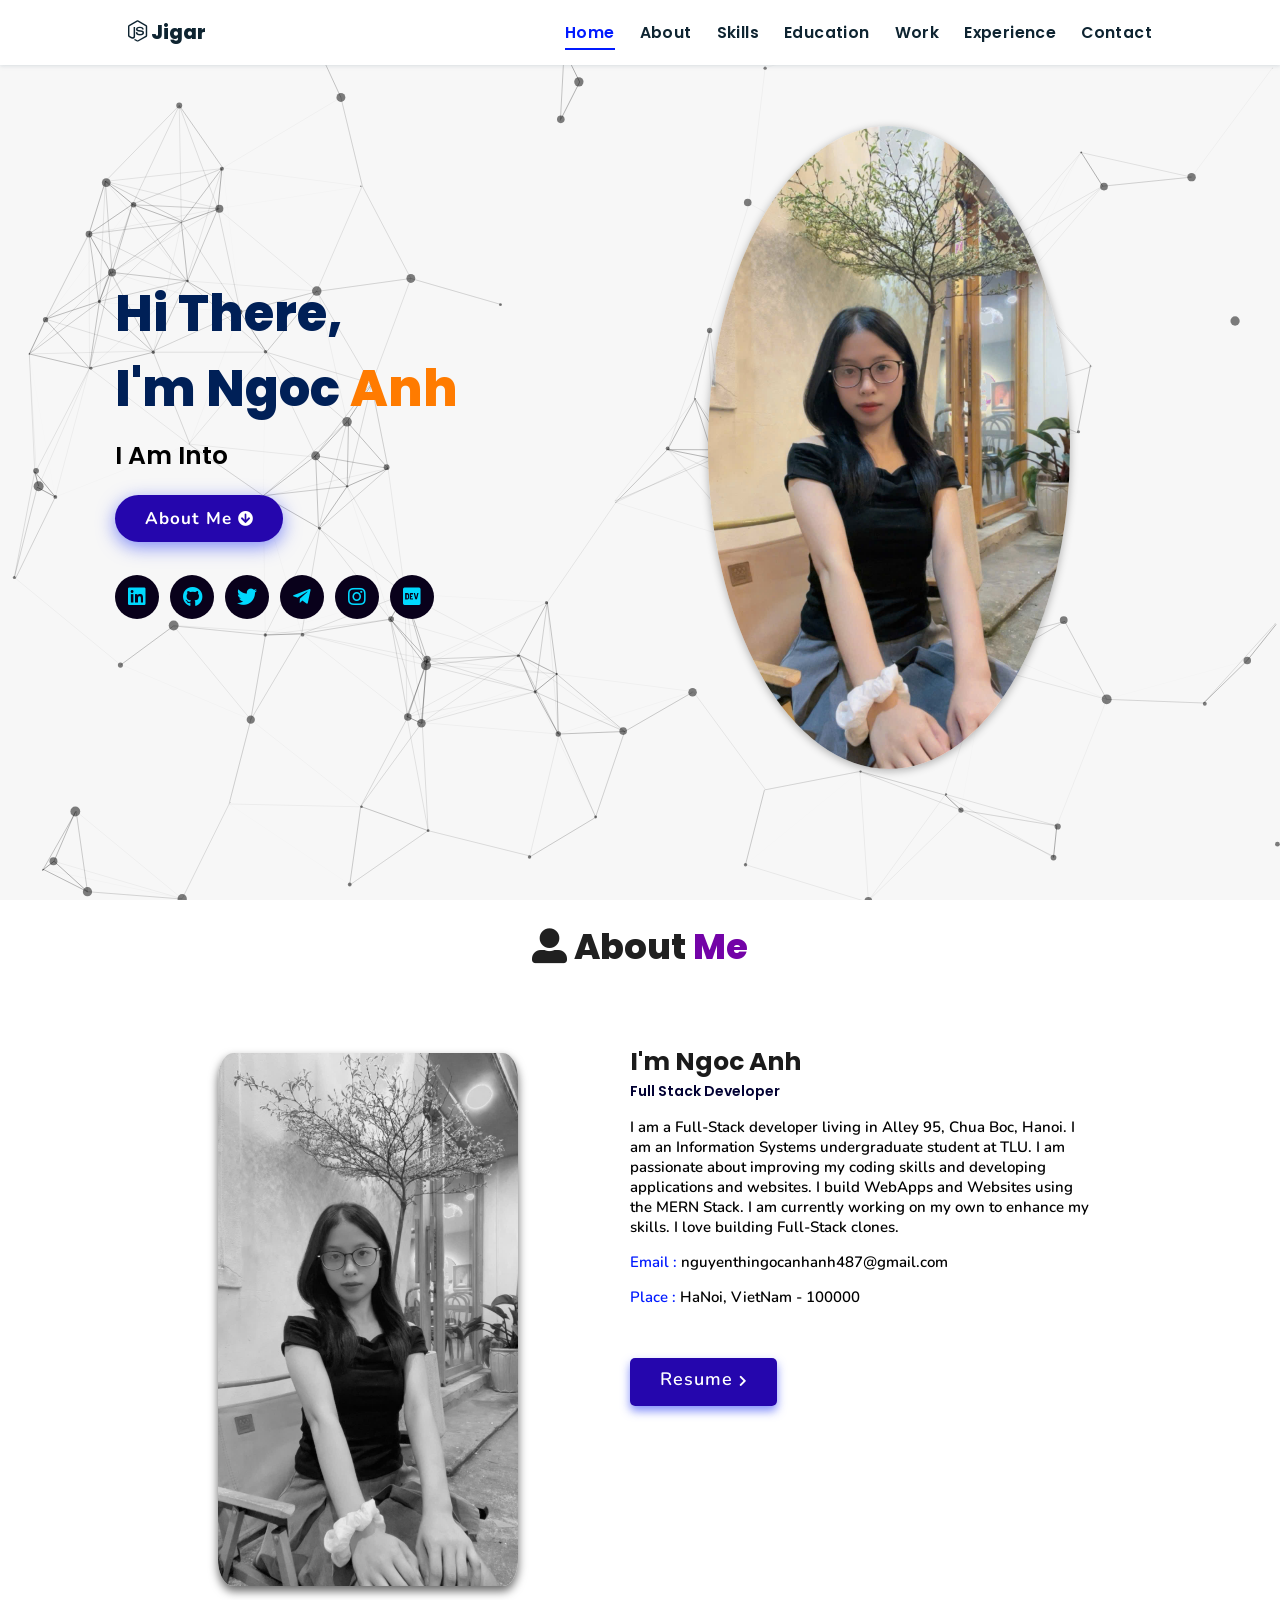
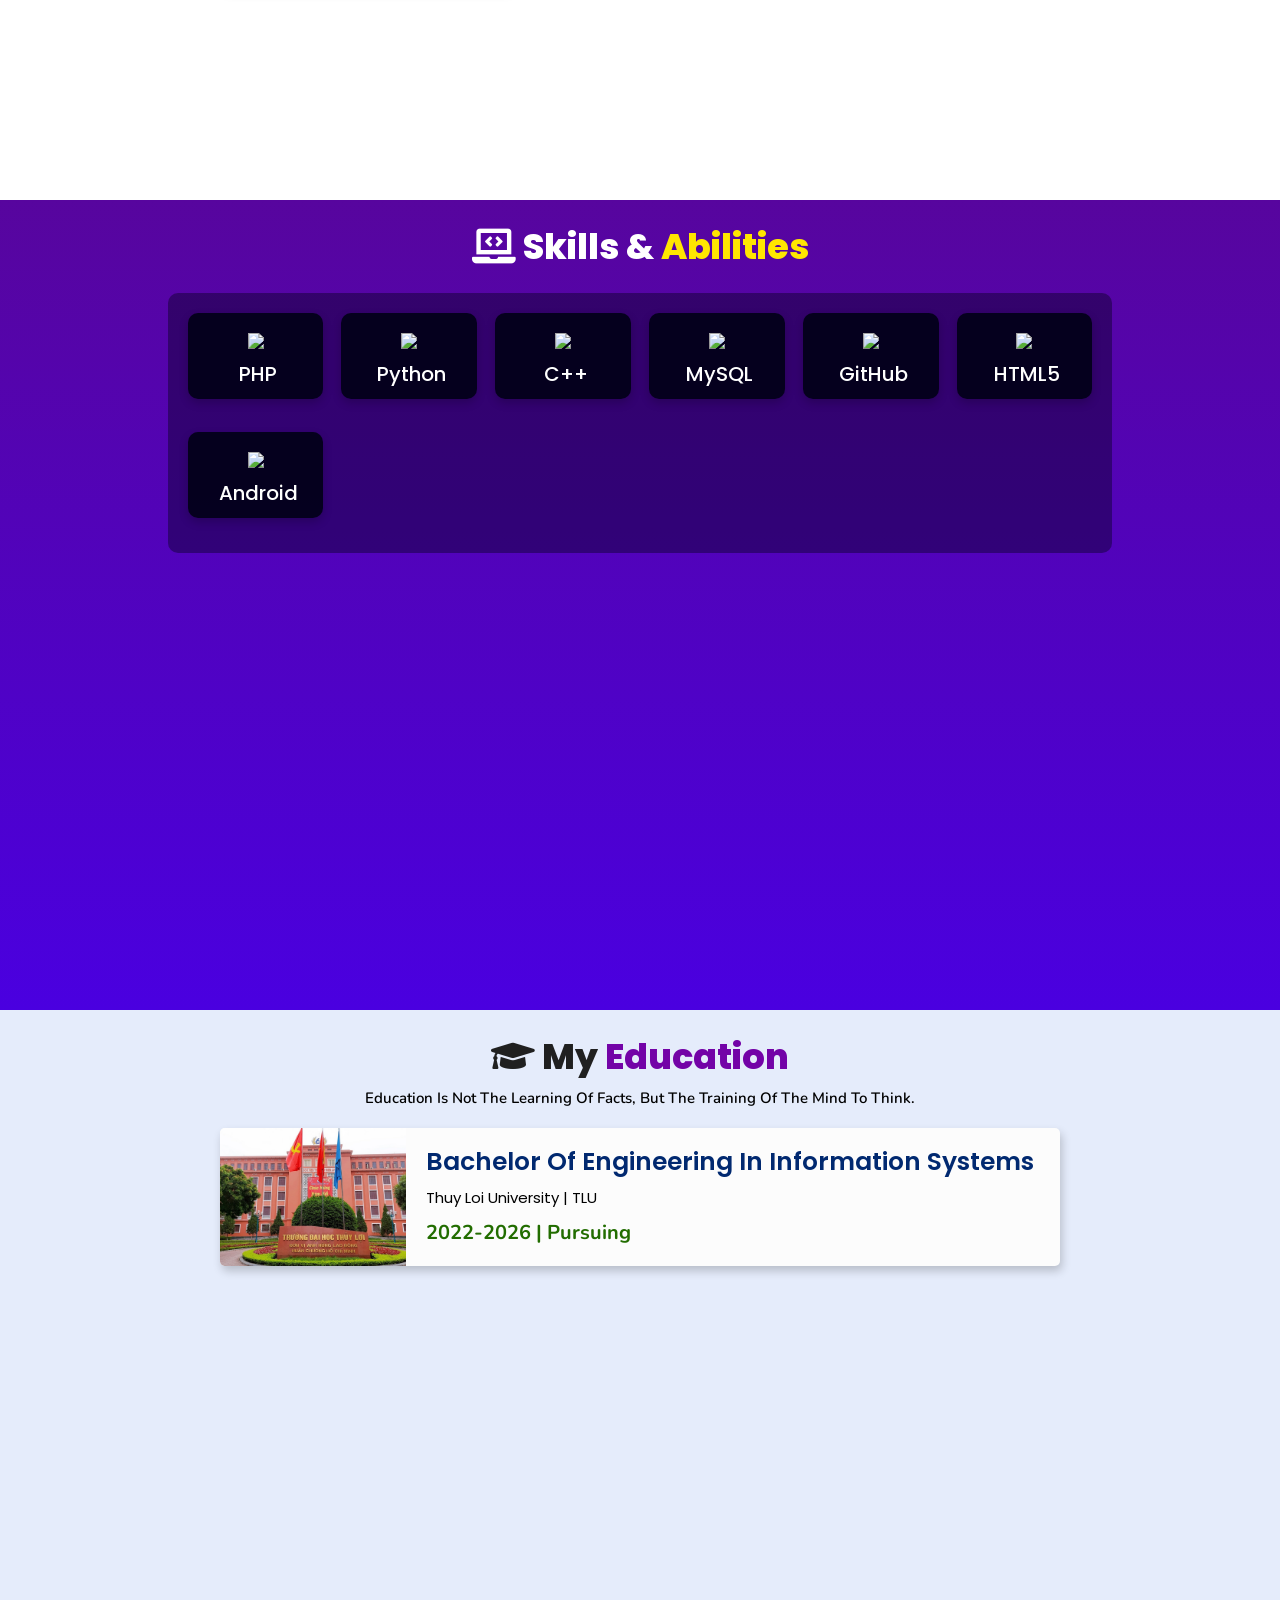
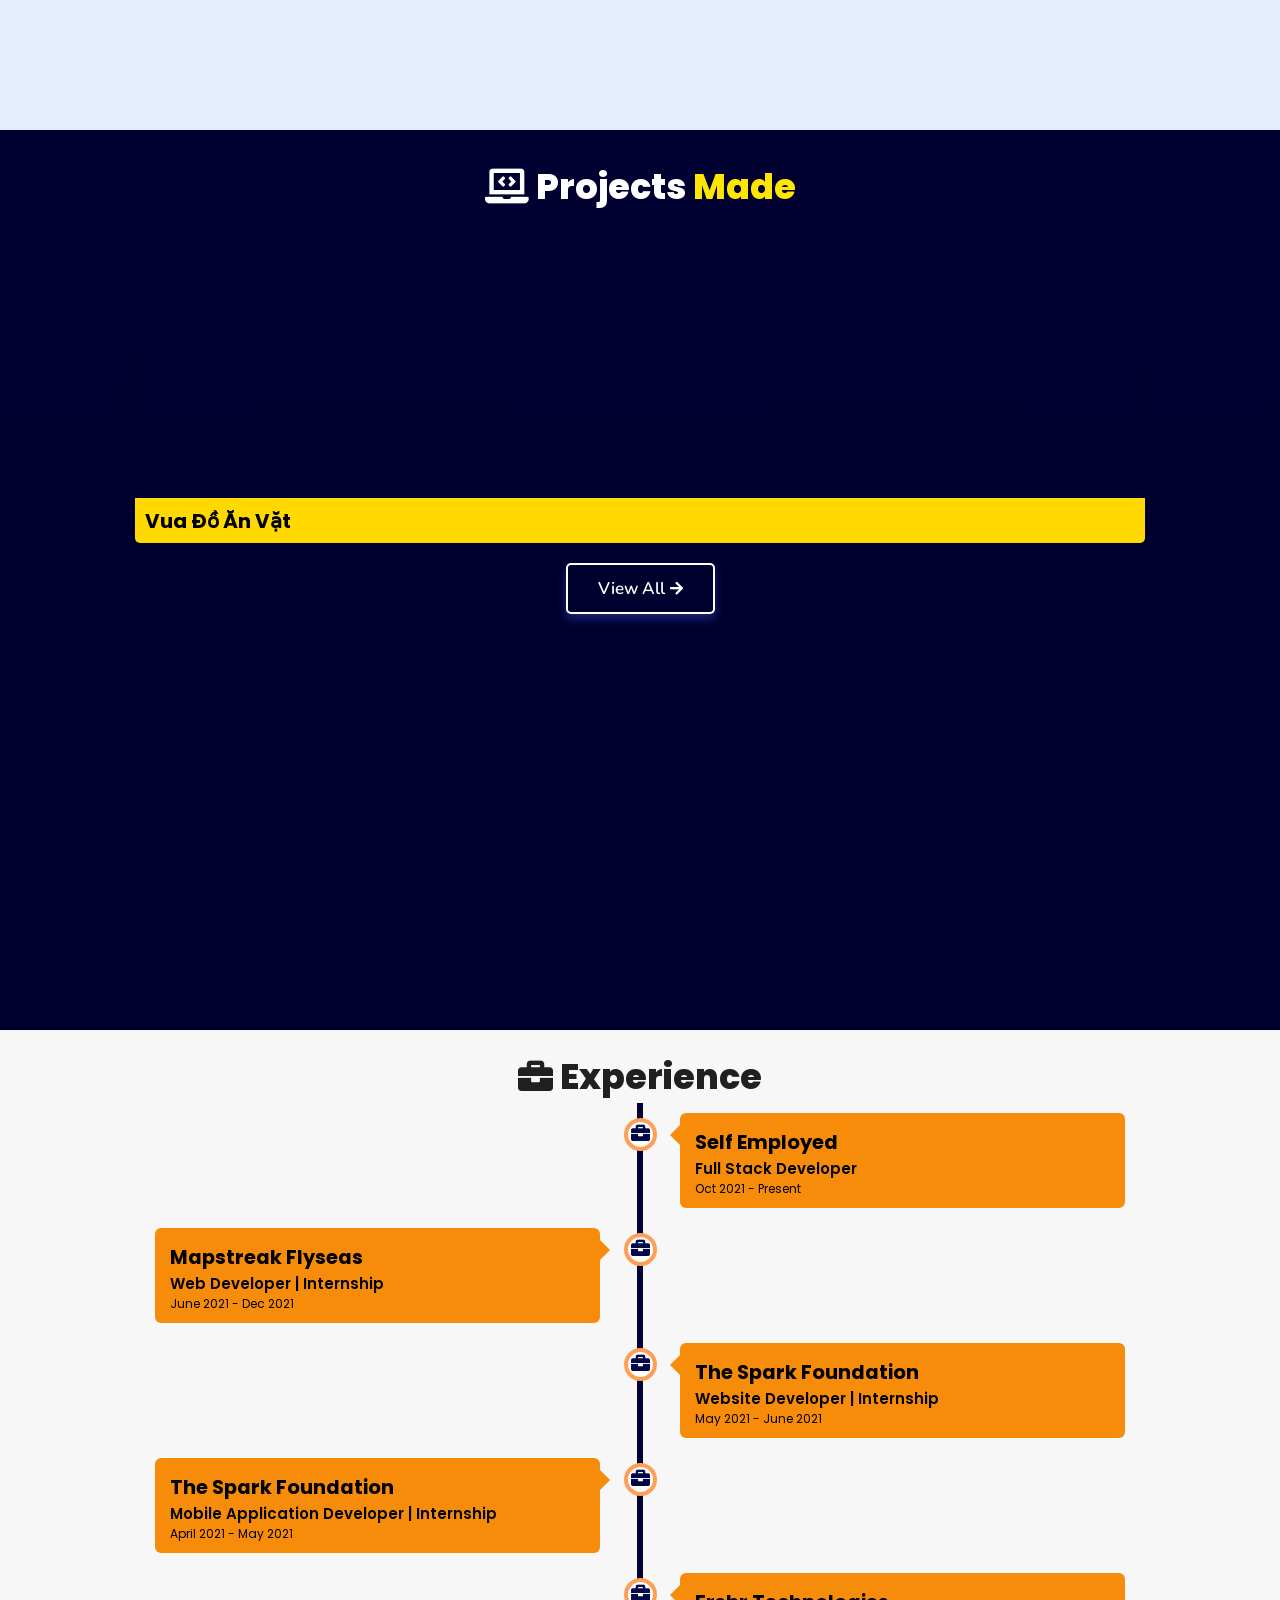
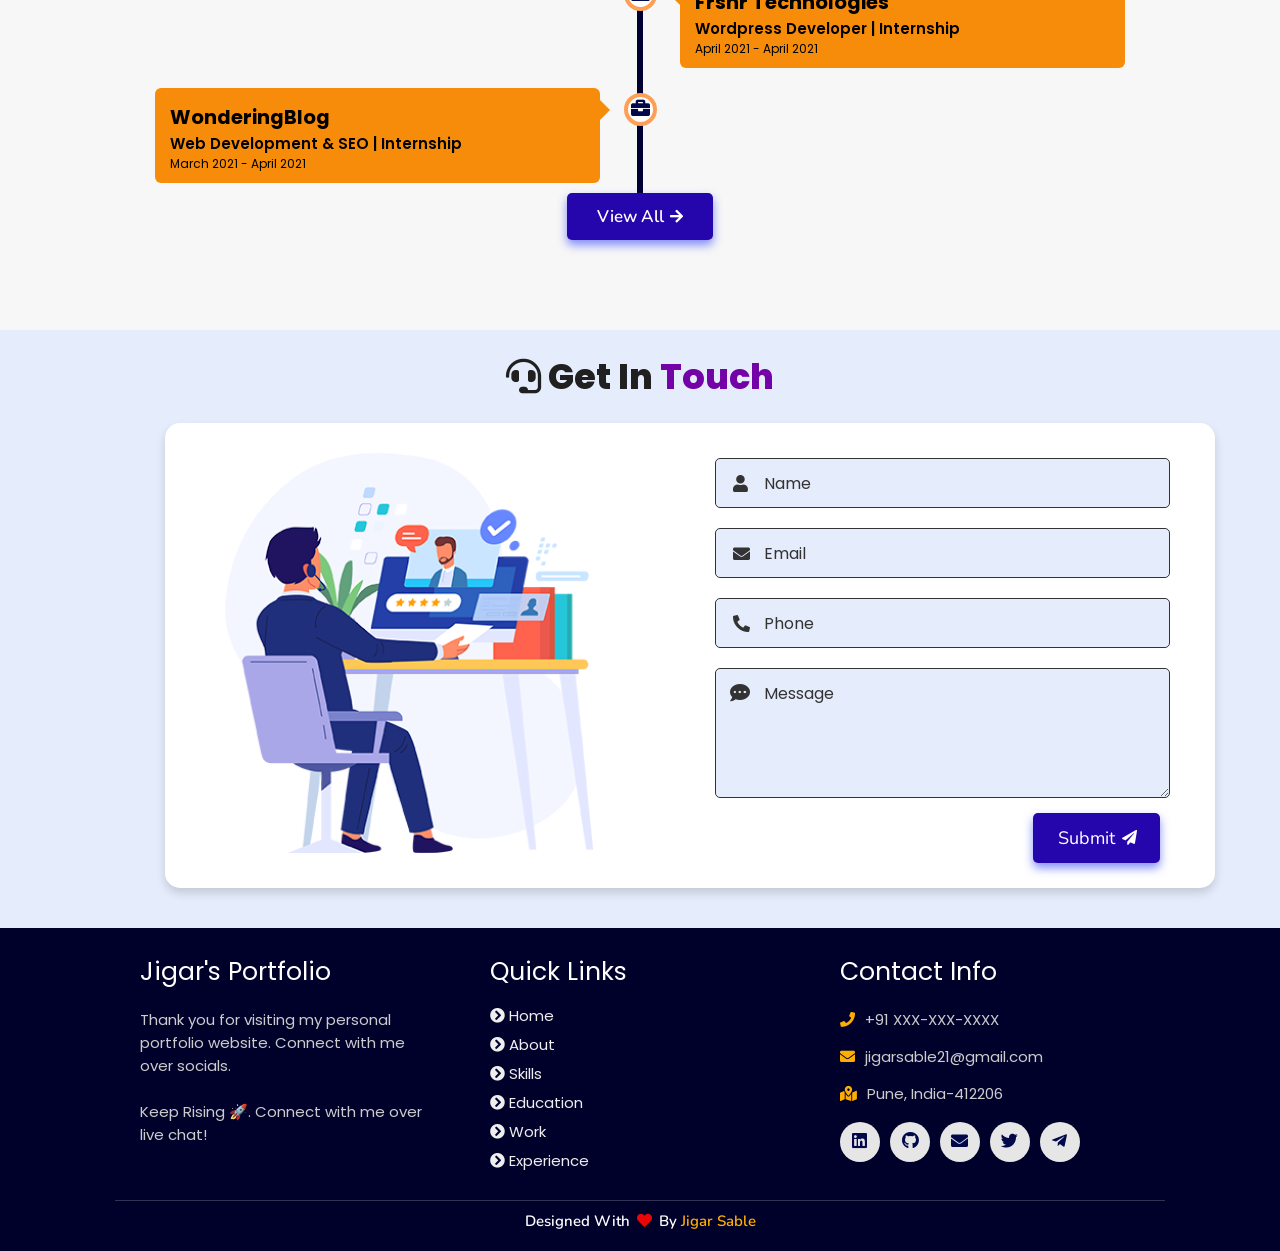
==== commit e1f3f317: "Change class from 'box' to 'box grid-item'" ====
--- a/index.html
+++ b/index.html
@@ -210,7 +210,7 @@
 
   <div class="box-container">
 
-    <div class="box tilt">
+    <div class="box tilt grid-item">
   <iframe 
     width="100%" 
     height="200" 
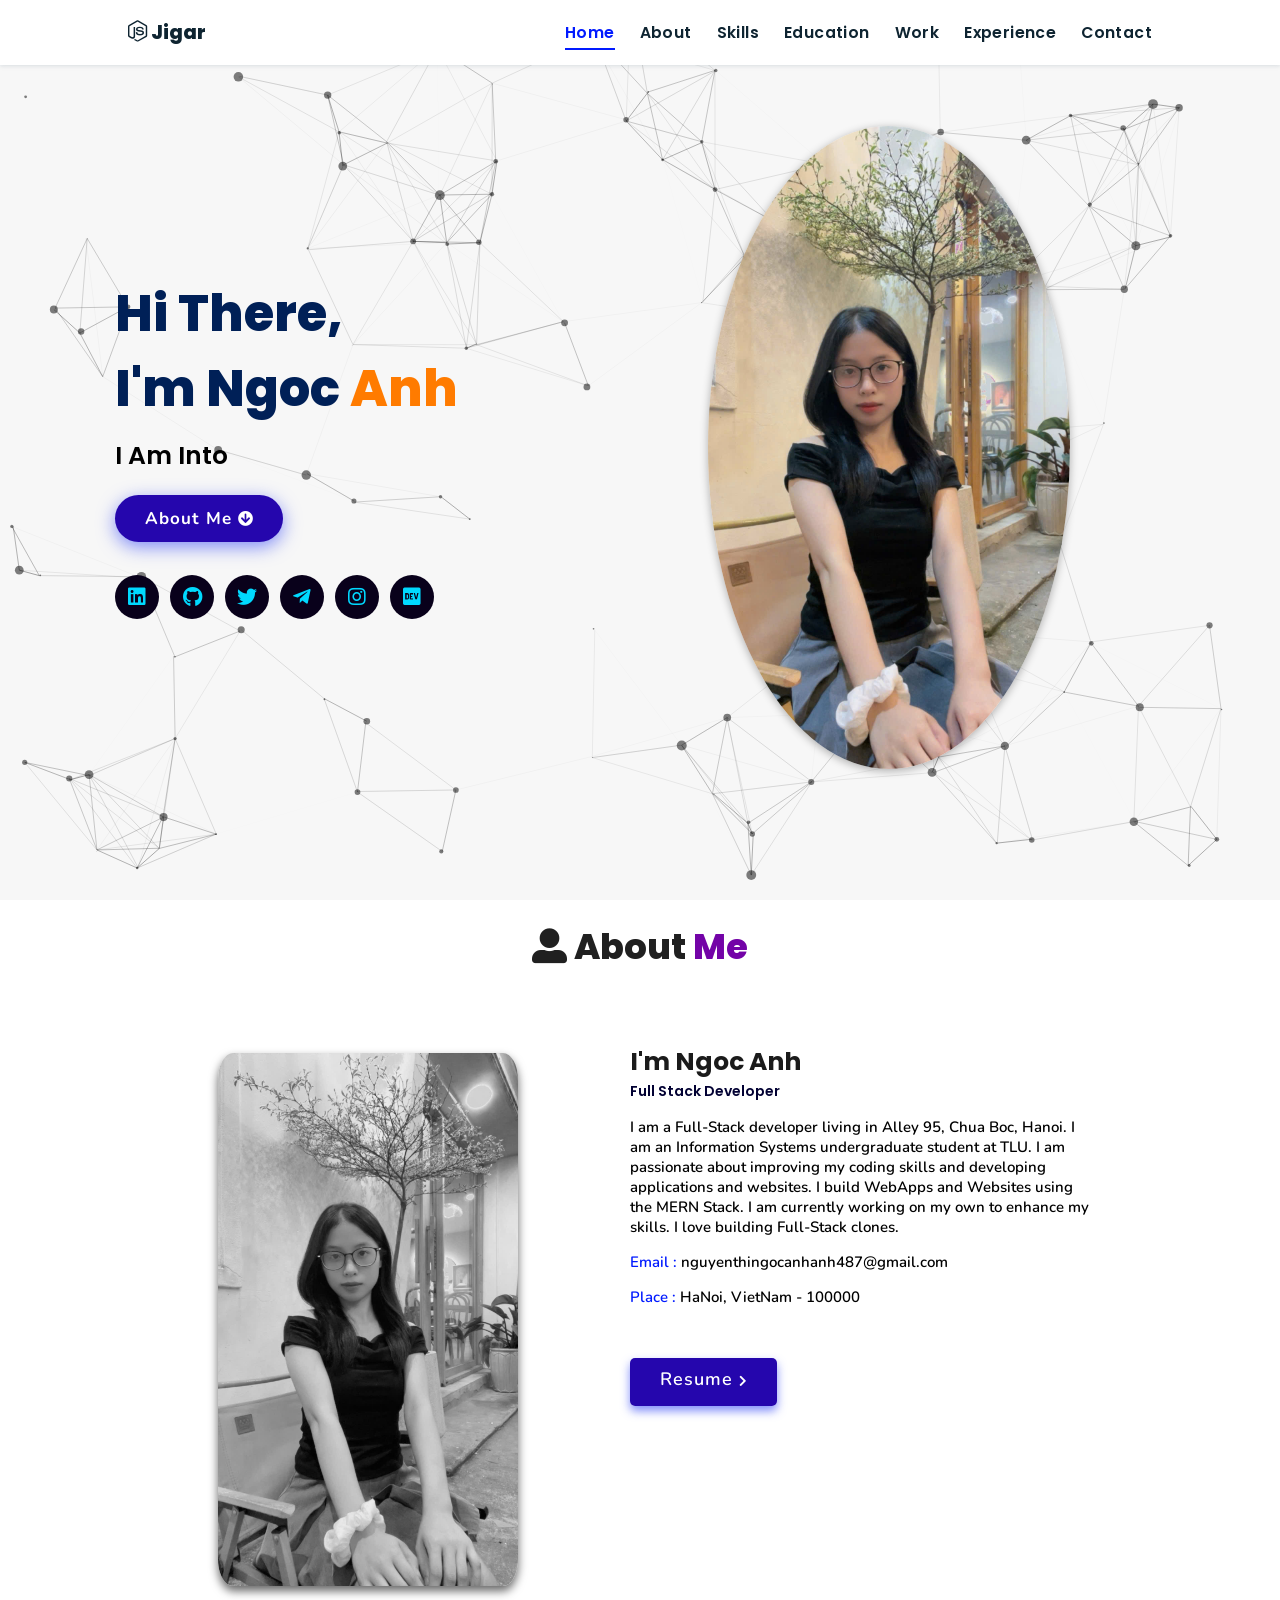
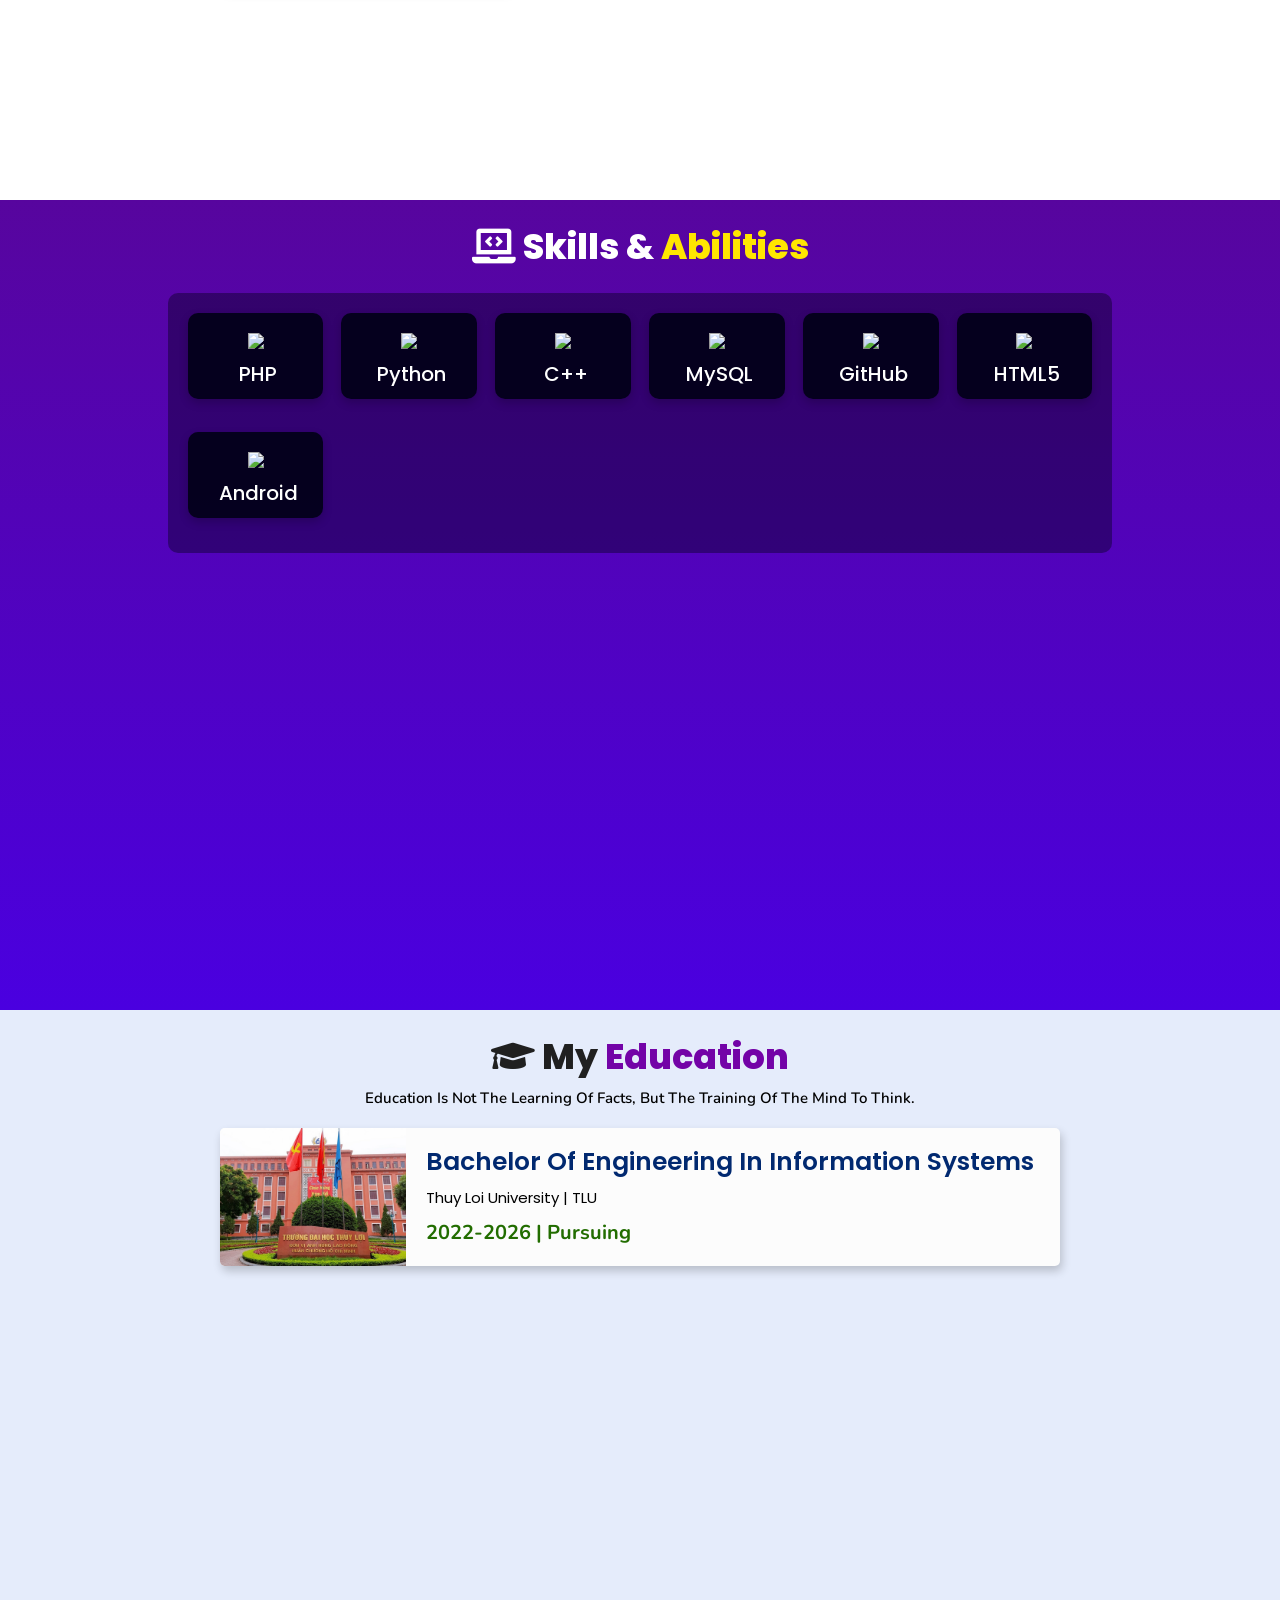
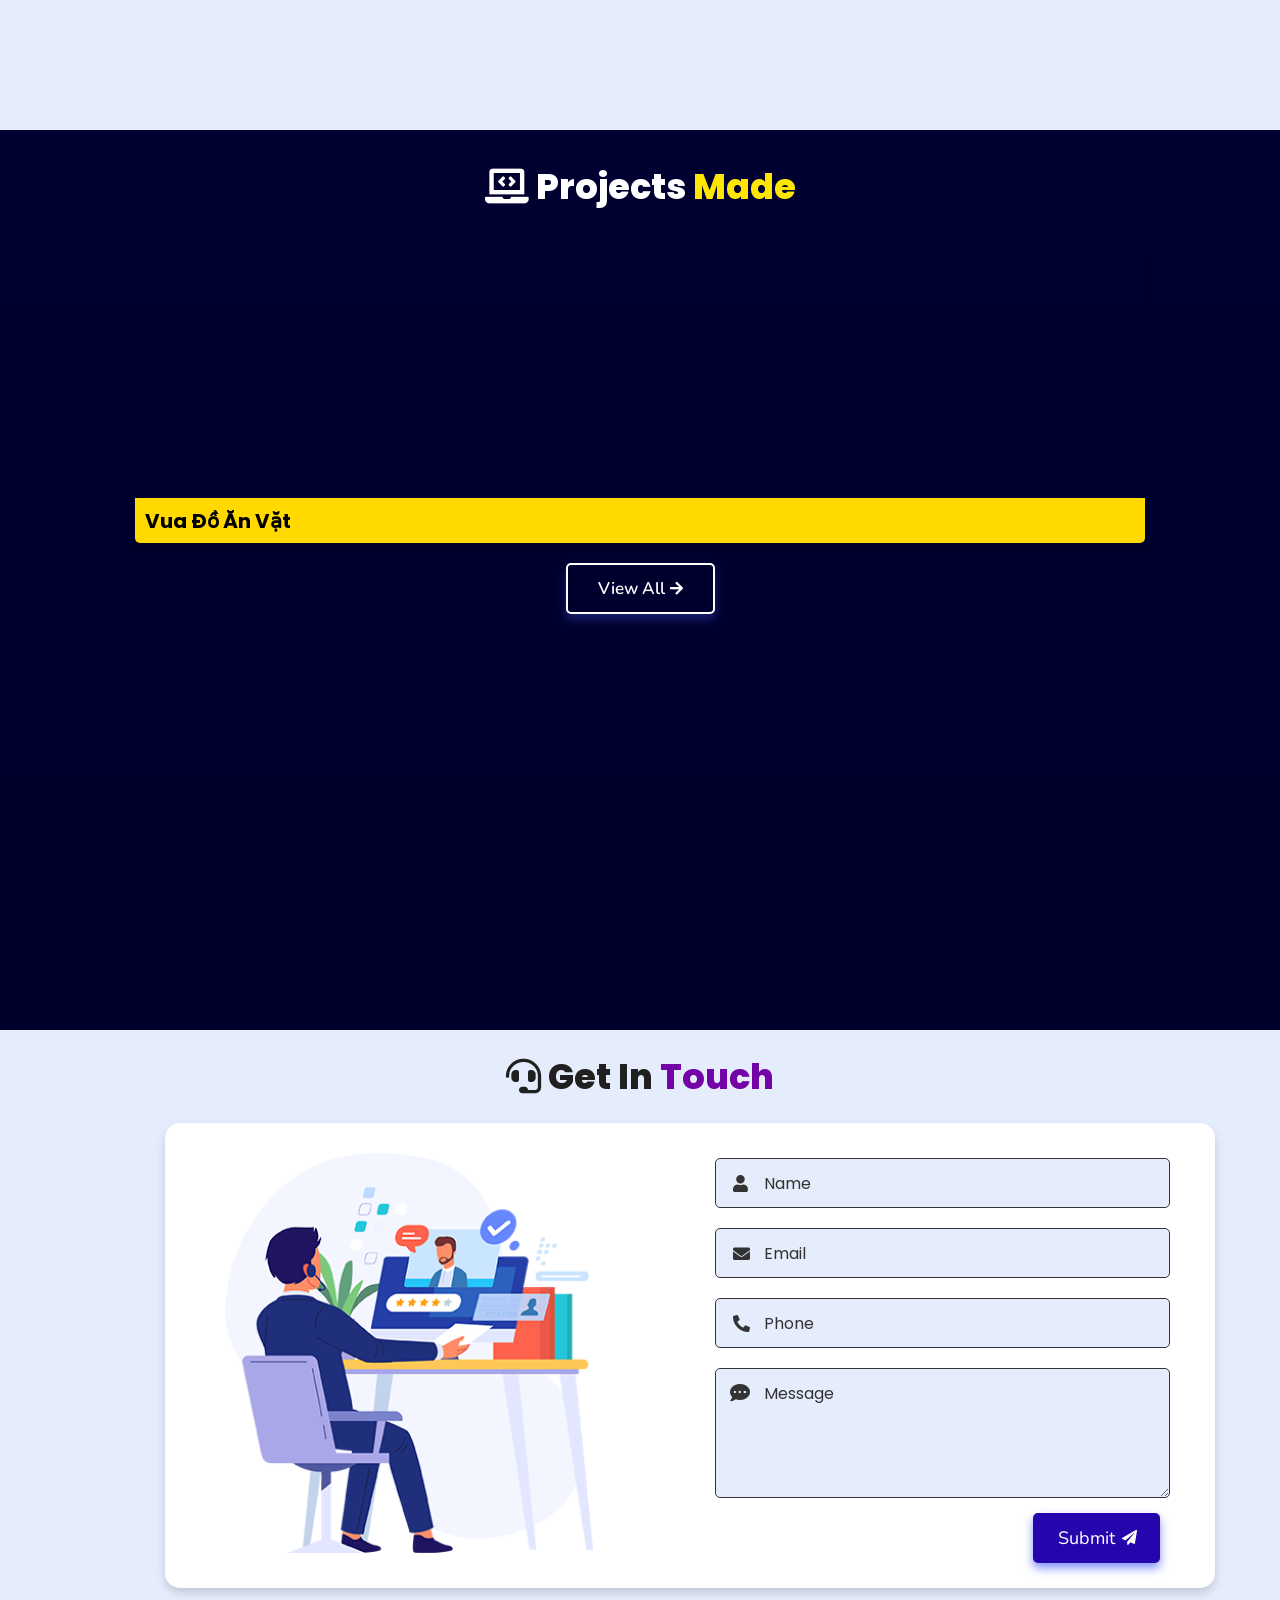
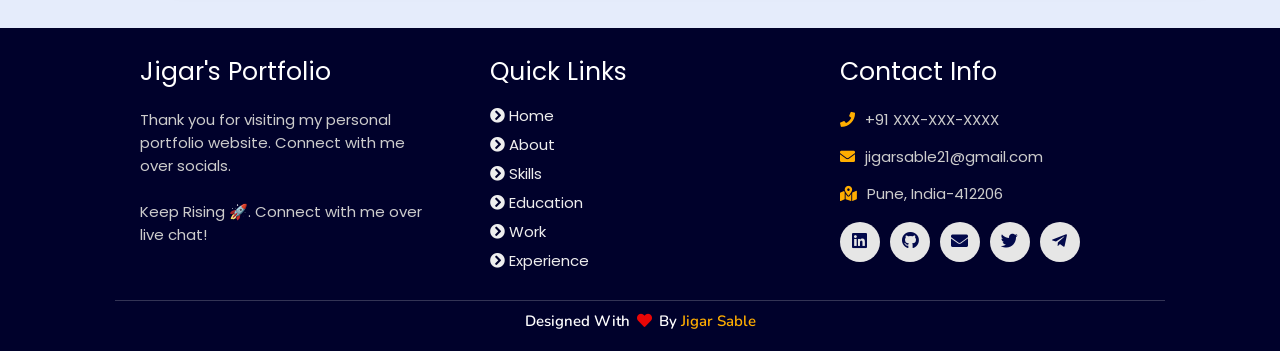
==== commit 6a3ab026: "cap nhat" ====
--- a/index.html
+++ b/index.html
@@ -210,7 +210,7 @@
 
   <div class="box-container">
 
-    <div class="box tilt grid-item">
+    <div class="box tilt">
   <iframe 
     width="100%" 
     height="200" 
@@ -252,7 +252,7 @@
 <!-- work project section ends -->
 
 <!-- experience section starts -->
-<section class="experience" id="experience">
+<!--<section class="experience" id="experience">
 
   <h2 class="heading"><i class="fas fa-briefcase"></i> Experience </h2>
 
@@ -339,7 +339,7 @@
 
 </div>
 
-</section>
+</section>-->
 <!-- experience section ends -->
 
 <!-- contact section starts -->
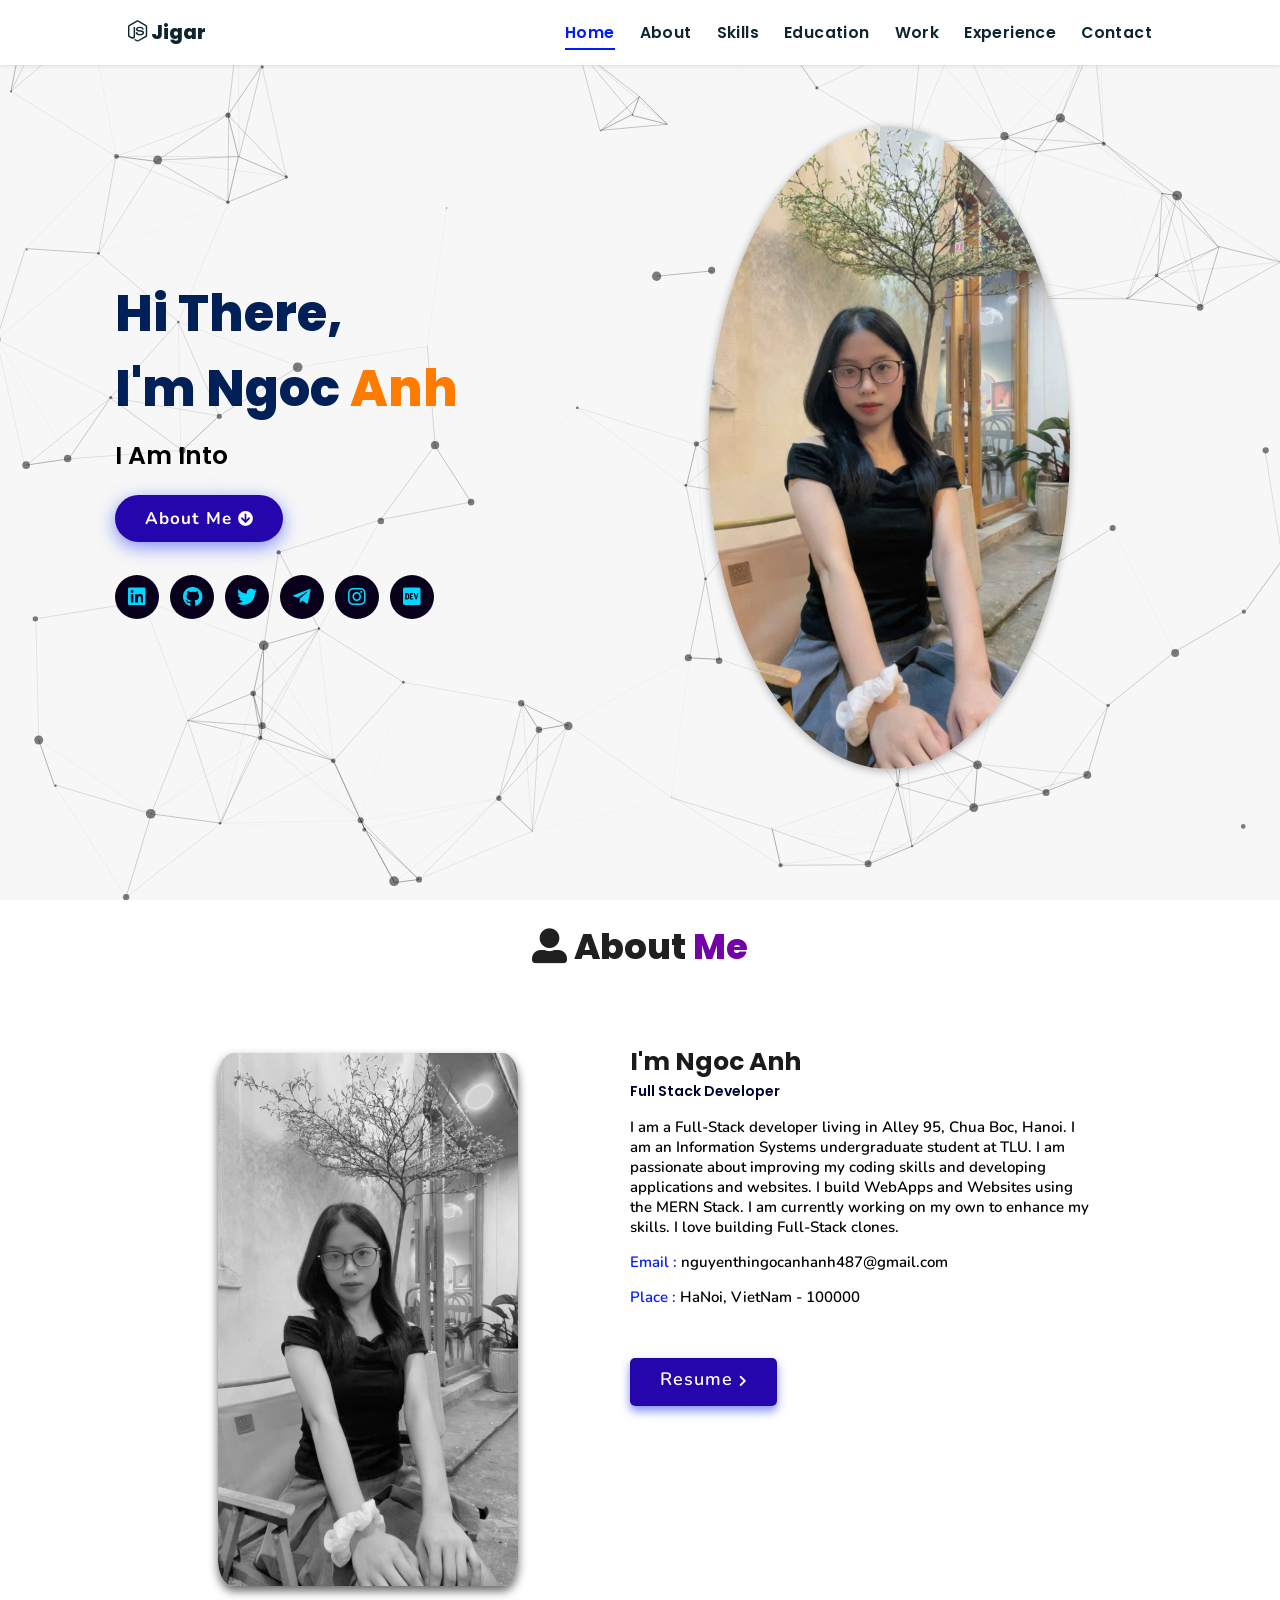
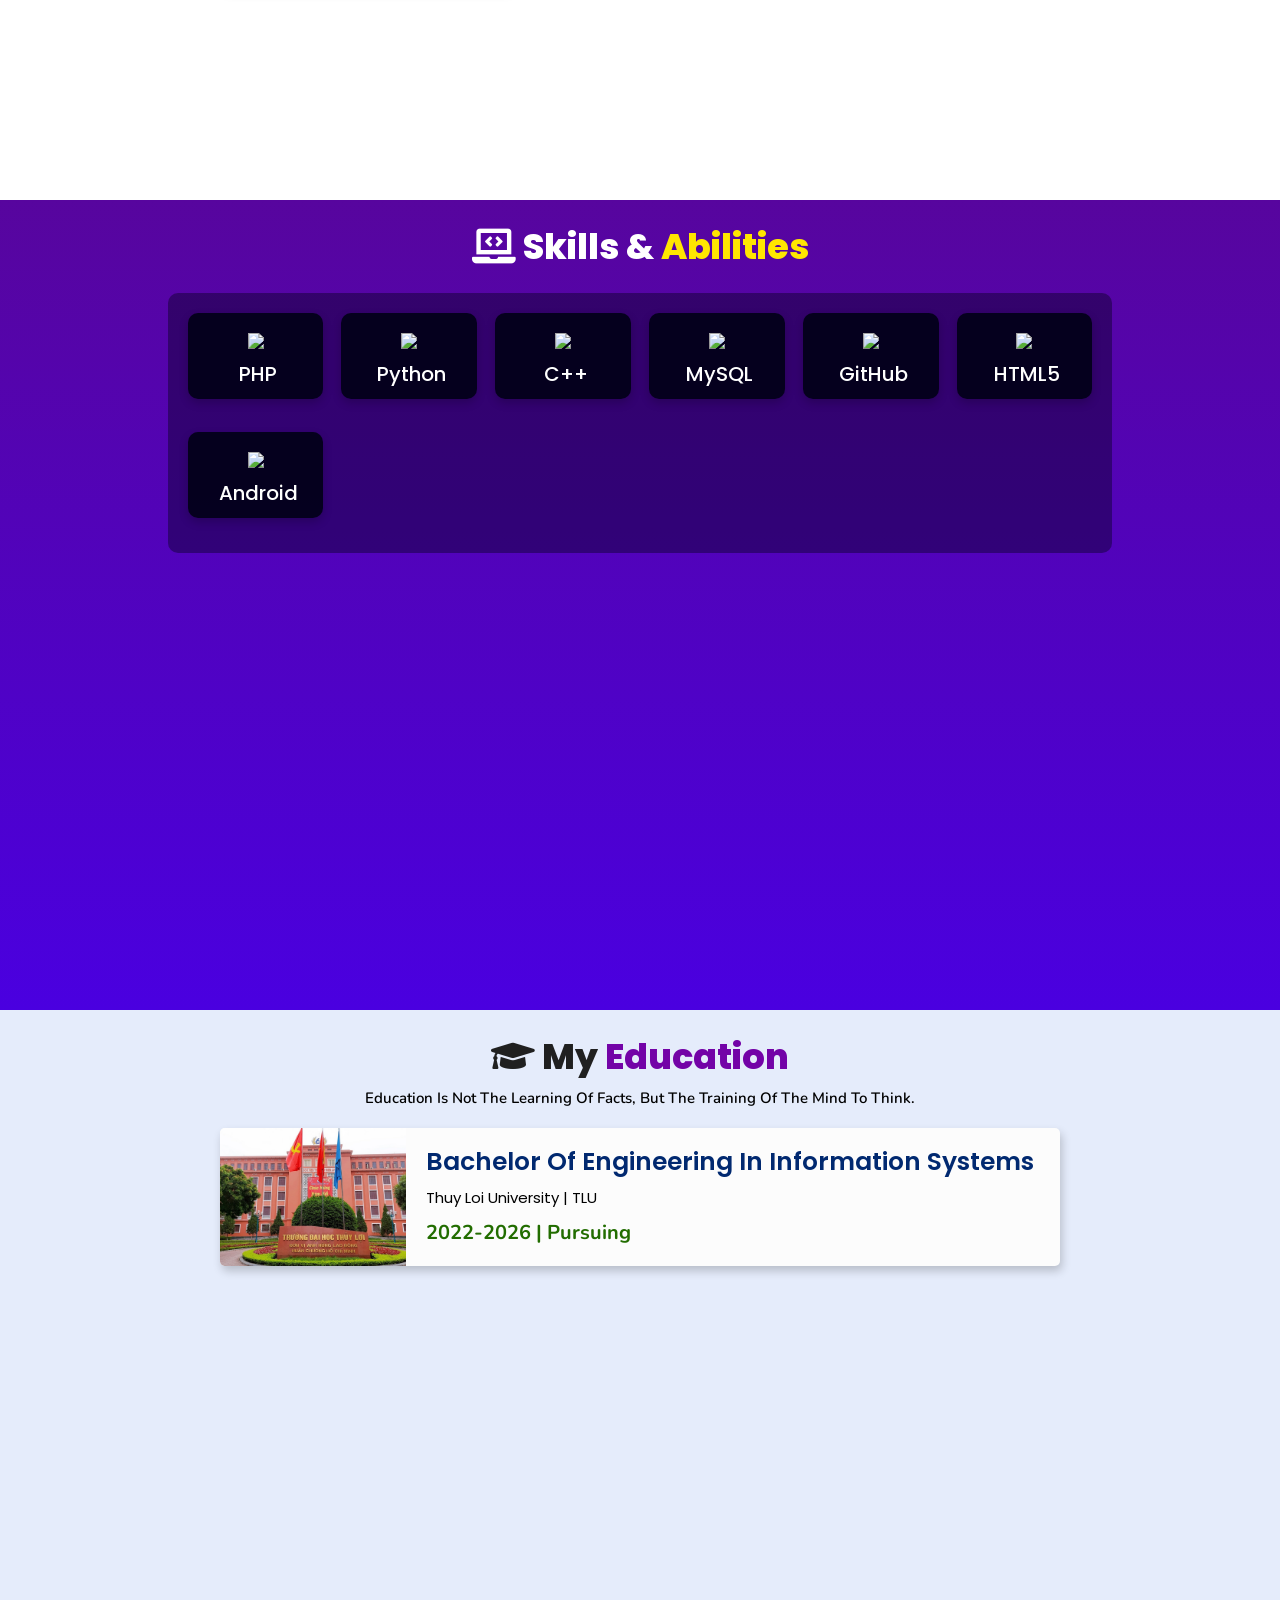
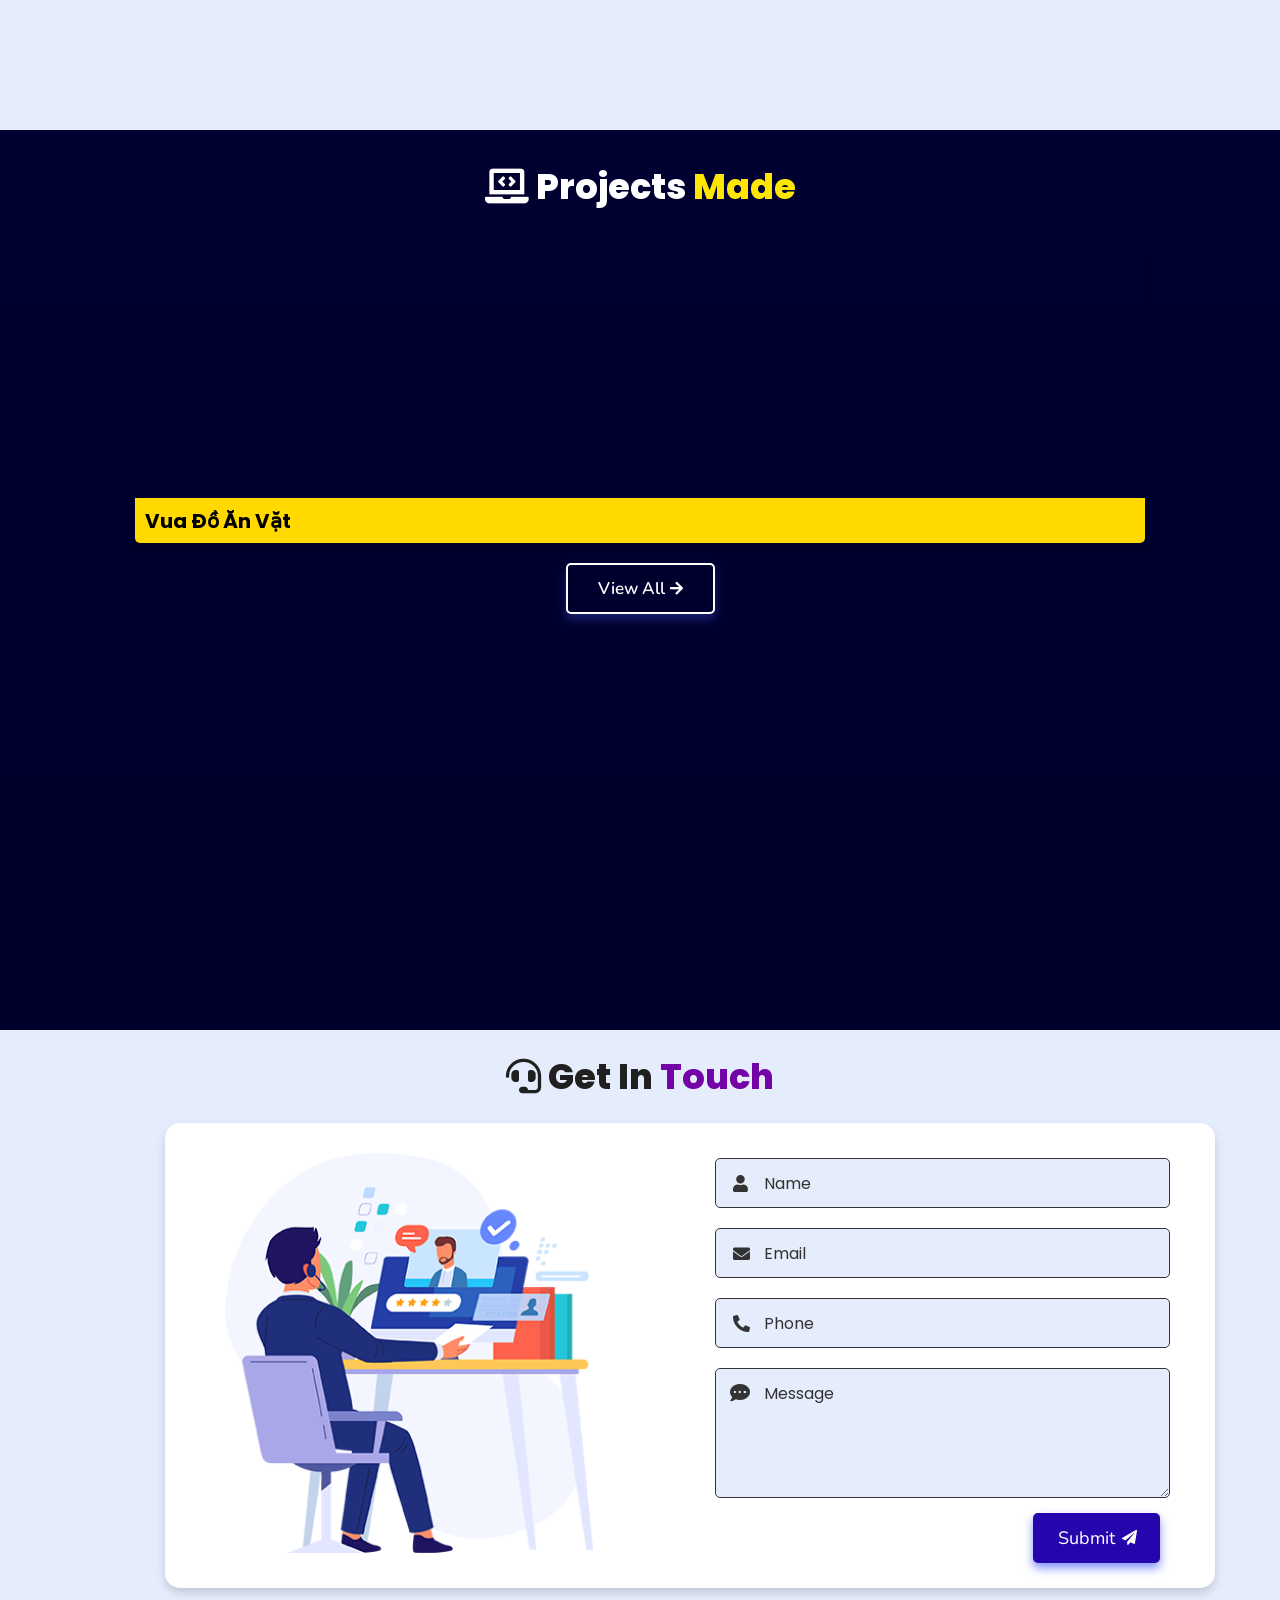
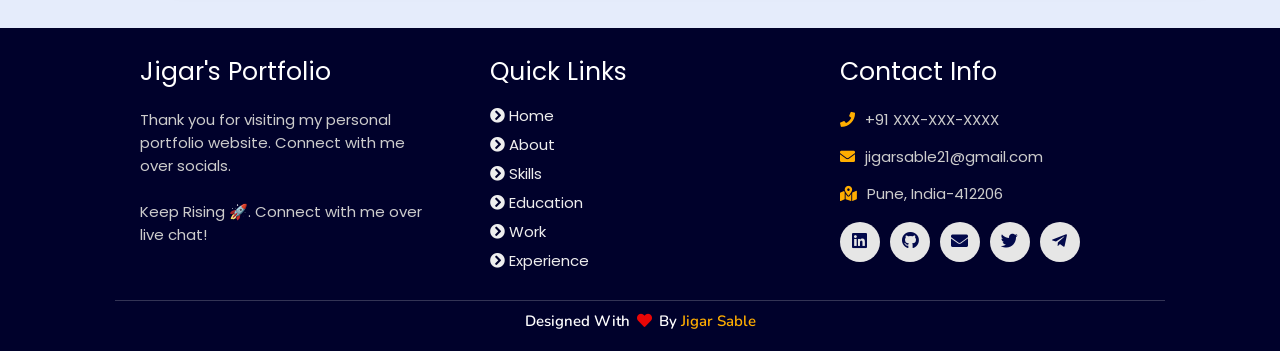
==== commit 262a1943: "Merge branch 'main' of https://github.com/nna124/my-portfolio-final" ====
--- a/index.html
+++ b/index.html
@@ -210,7 +210,7 @@
 
   <div class="box-container">
 
-    <div class="box tilt">
+    <div class="box tilt grid-item">
   <iframe 
     width="100%" 
     height="200" 
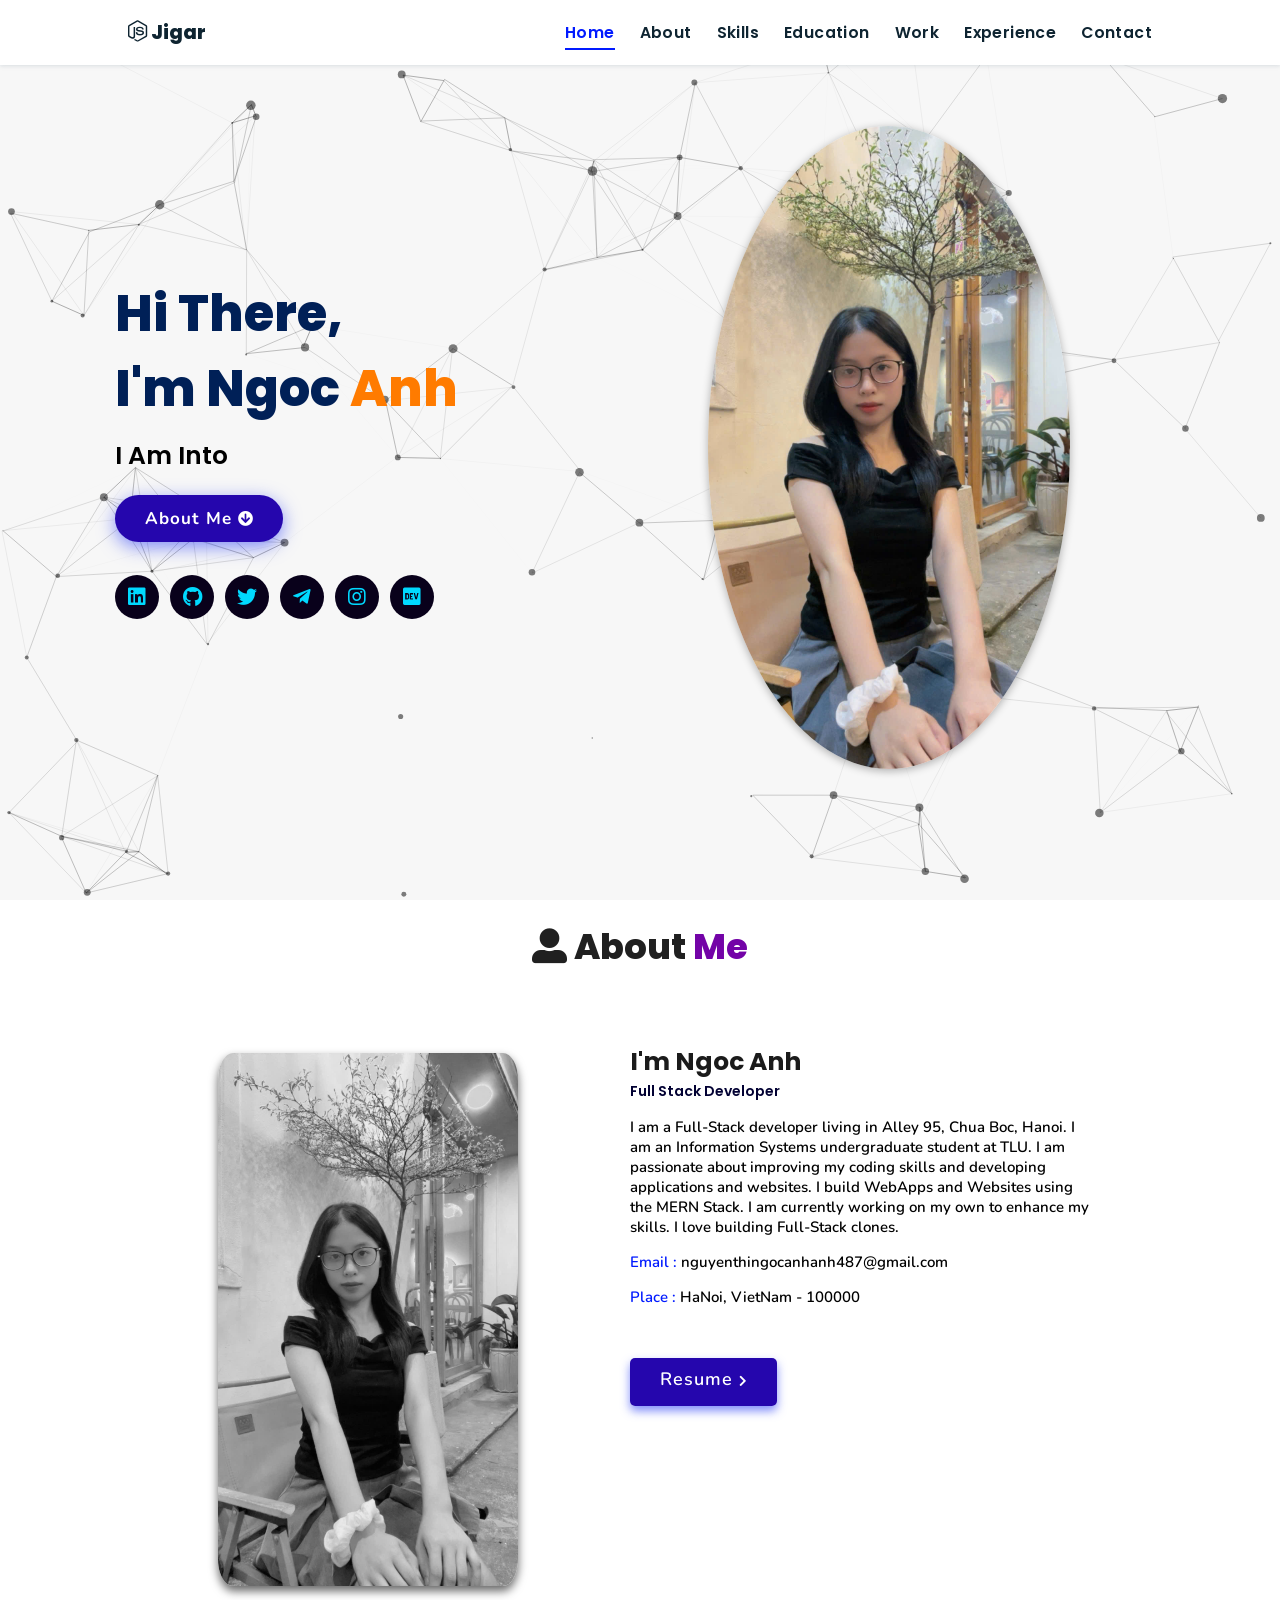
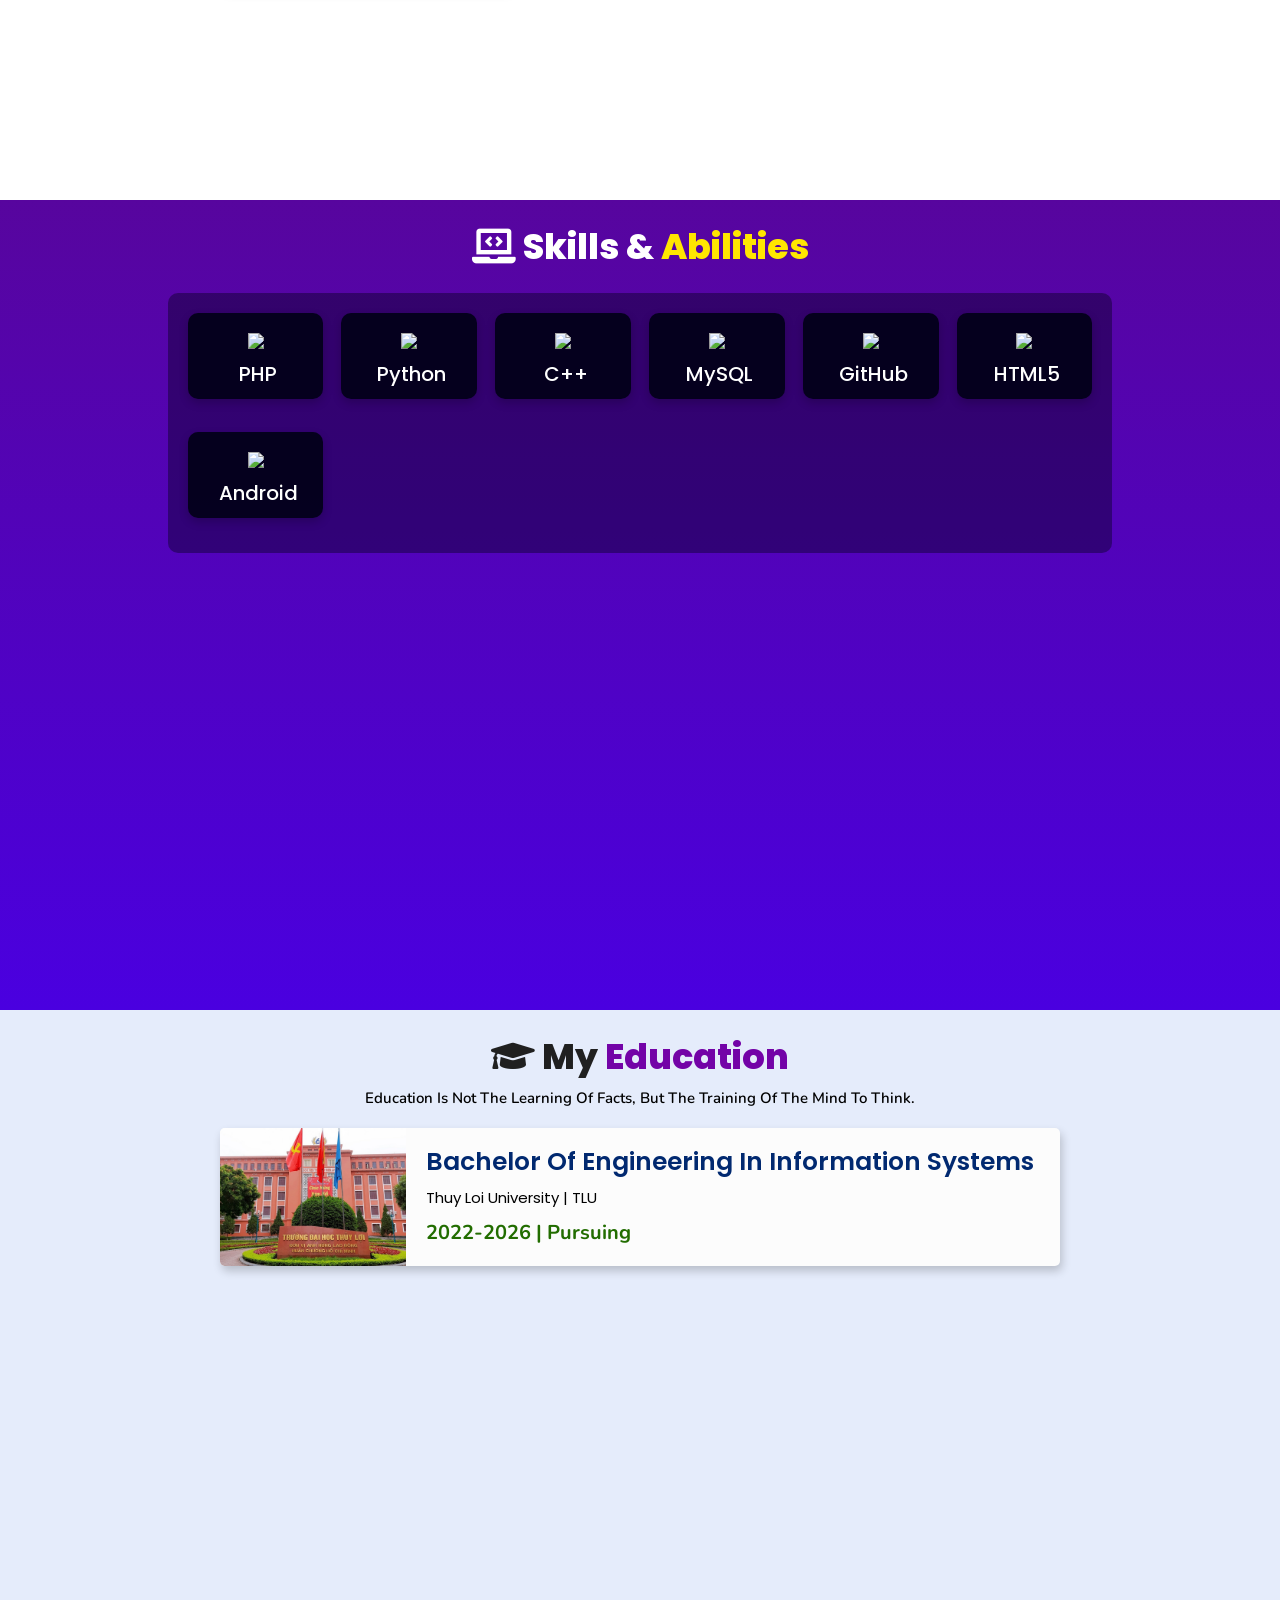
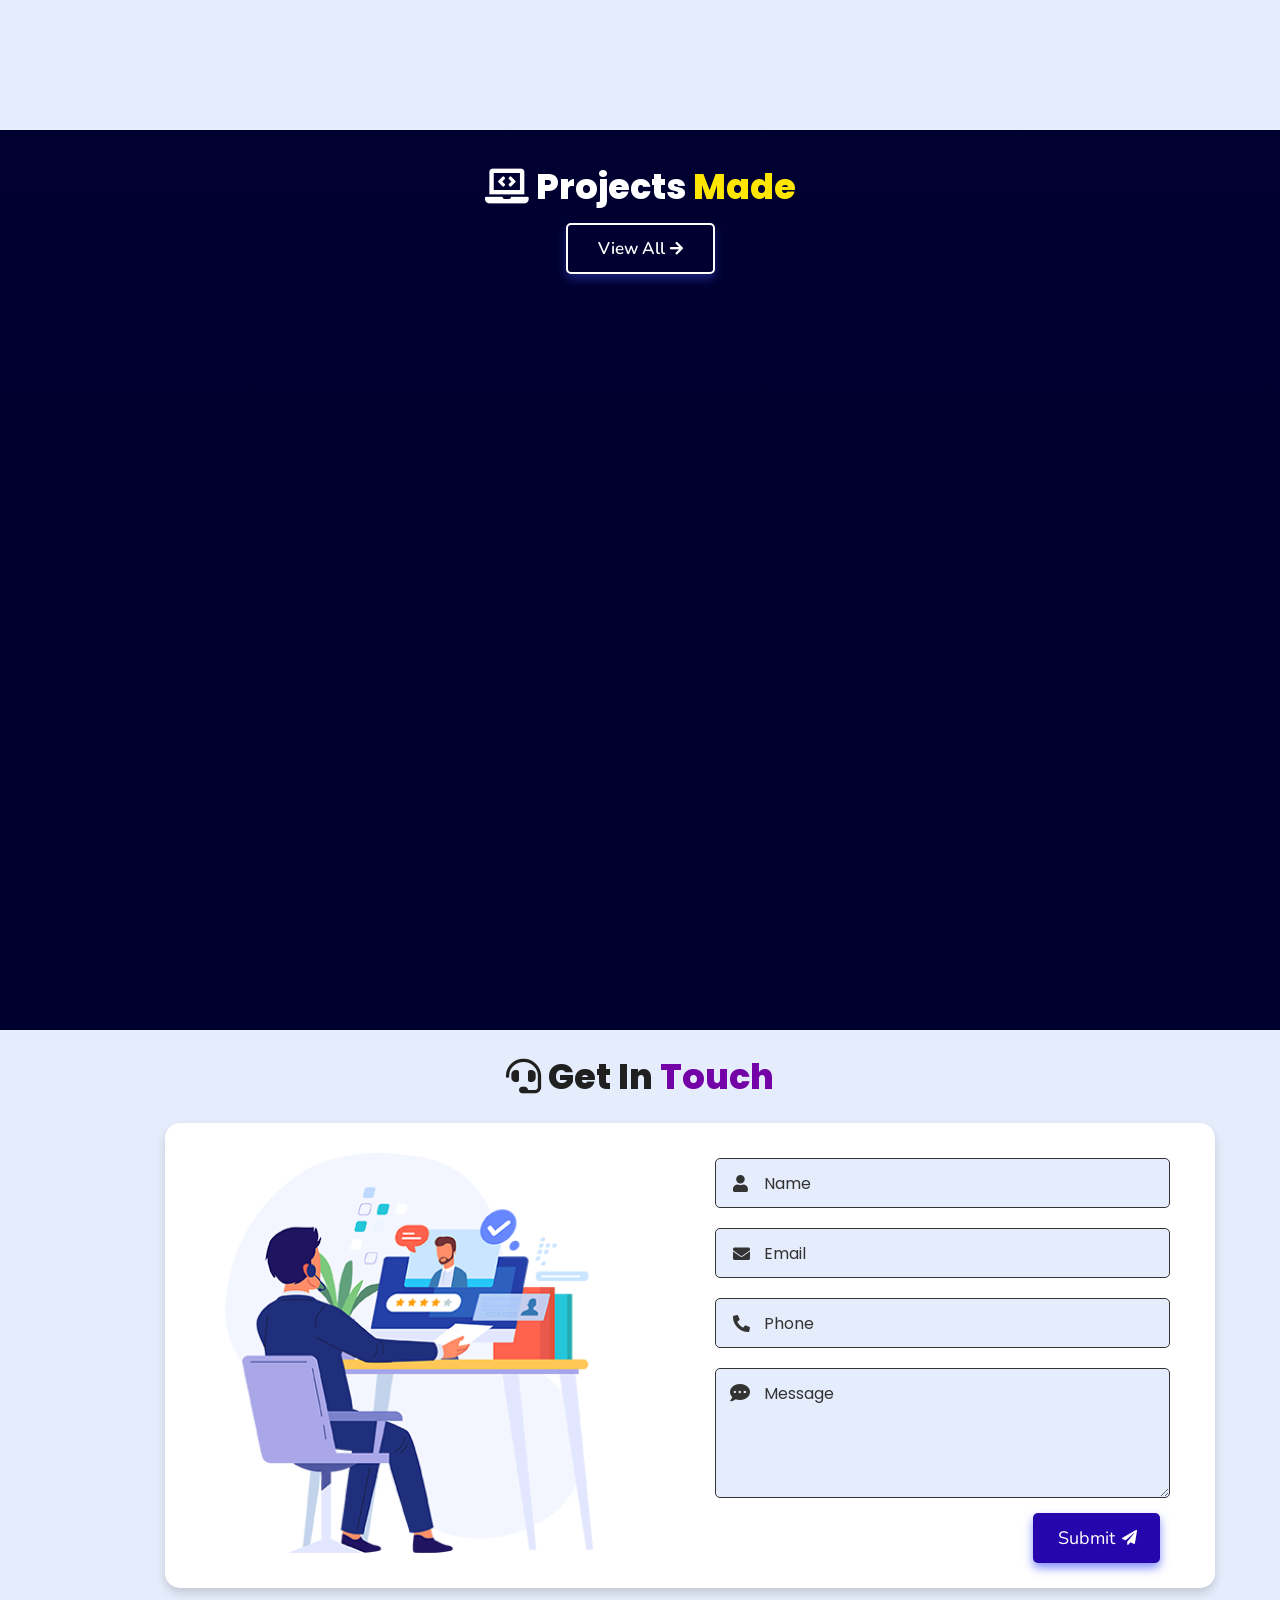
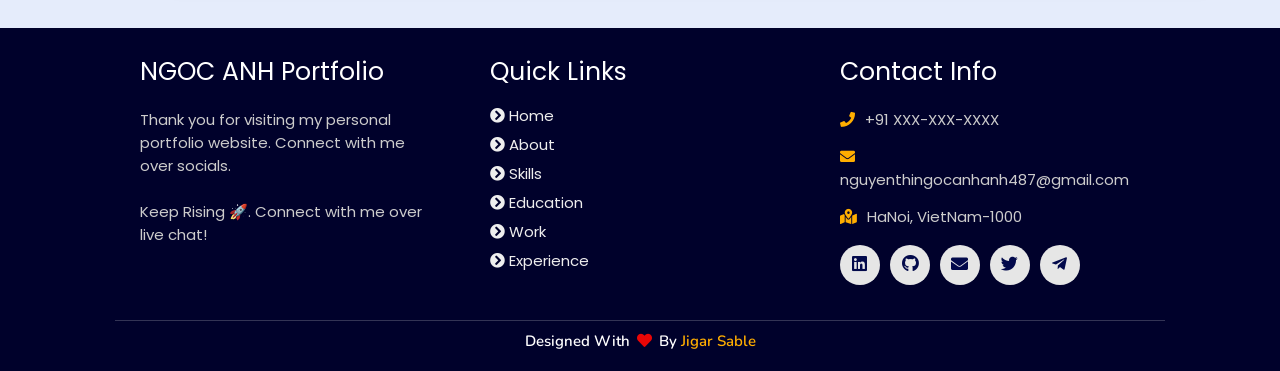
==== commit e889a284: "cap nhat" ====
--- a/index.html
+++ b/index.html
@@ -208,7 +208,7 @@
 
   <h2 class="heading"><i class="fas fa-laptop-code"></i> Projects <span>Made</span></h2>
 
-  <div class="box-container">
+  <!--<div class="box-container">
 
     <div class="box tilt grid-item">
   <iframe 
@@ -240,7 +240,7 @@
 </div>
 
 
-</div>
+</div>-->
 
 <div class="viewall">
   <a href="/projects" class="btn"><span>View All</span>
@@ -389,7 +389,7 @@
   <div class="box-container">
 
       <div class="box">
-          <h3>Jigar's Portfolio</h3>
+          <h3>NGOC ANH Portfolio</h3>
           <p>Thank you for visiting my personal portfolio website. Connect with me over socials. <br/> <br/> Keep Rising 🚀. Connect with me over live chat!</p>
       </div>
 
@@ -406,15 +406,15 @@
       <div class="box">
           <h3>contact info</h3>
           <p> <i class="fas fa-phone"></i>+91 XXX-XXX-XXXX</p>
-          <p> <i class="fas fa-envelope"></i>jigarsable21@gmail.com</p>
-          <p> <i class="fas fa-map-marked-alt"></i>Pune, India-412206</p>
+          <p> <i class="fas fa-envelope"></i>nguyenthingocanhanh487@gmail.com</p>
+          <p> <i class="fas fa-map-marked-alt"></i>HaNoi, VietNam-1000</p>
           <div class="share">
 
               <a href="https://www.linkedin.com/in/jigar-sable" class="fab fa-linkedin" aria-label="LinkedIn" target="_blank"></a>
-              <a href="https://github.com/jigar-sable" class="fab fa-github" aria-label="GitHub" target="_blank"></a>
-              <a href="mailto:jigarsable21@gmail.com" class="fas fa-envelope" aria-label="Mail" target="_blank"></a>
-              <a href="https://twitter.com/jigar_sable" class="fab fa-twitter" aria-label="Twitter" target="_blank"></a>
-              <a href="https://t.me/lifecode5" class="fab fa-telegram-plane" aria-label="Telegram" target="_blank"></a>
+              <a href="https://github.com/thieuquanggiabao/Cong_Nghe_Web" class="fab fa-github" aria-label="GitHub" target="_blank"></a>
+              <a href="mailto:nguyenthingocanhanh487@gmail.com" class="fas fa-envelope" aria-label="Mail" target="_blank"></a>
+              <a href="" class="fab fa-twitter" aria-label="Twitter" target="_blank"></a>
+              <a href="" class="fab fa-telegram-plane" aria-label="Telegram" target="_blank"></a>
           </div>
       </div>
   </div>
